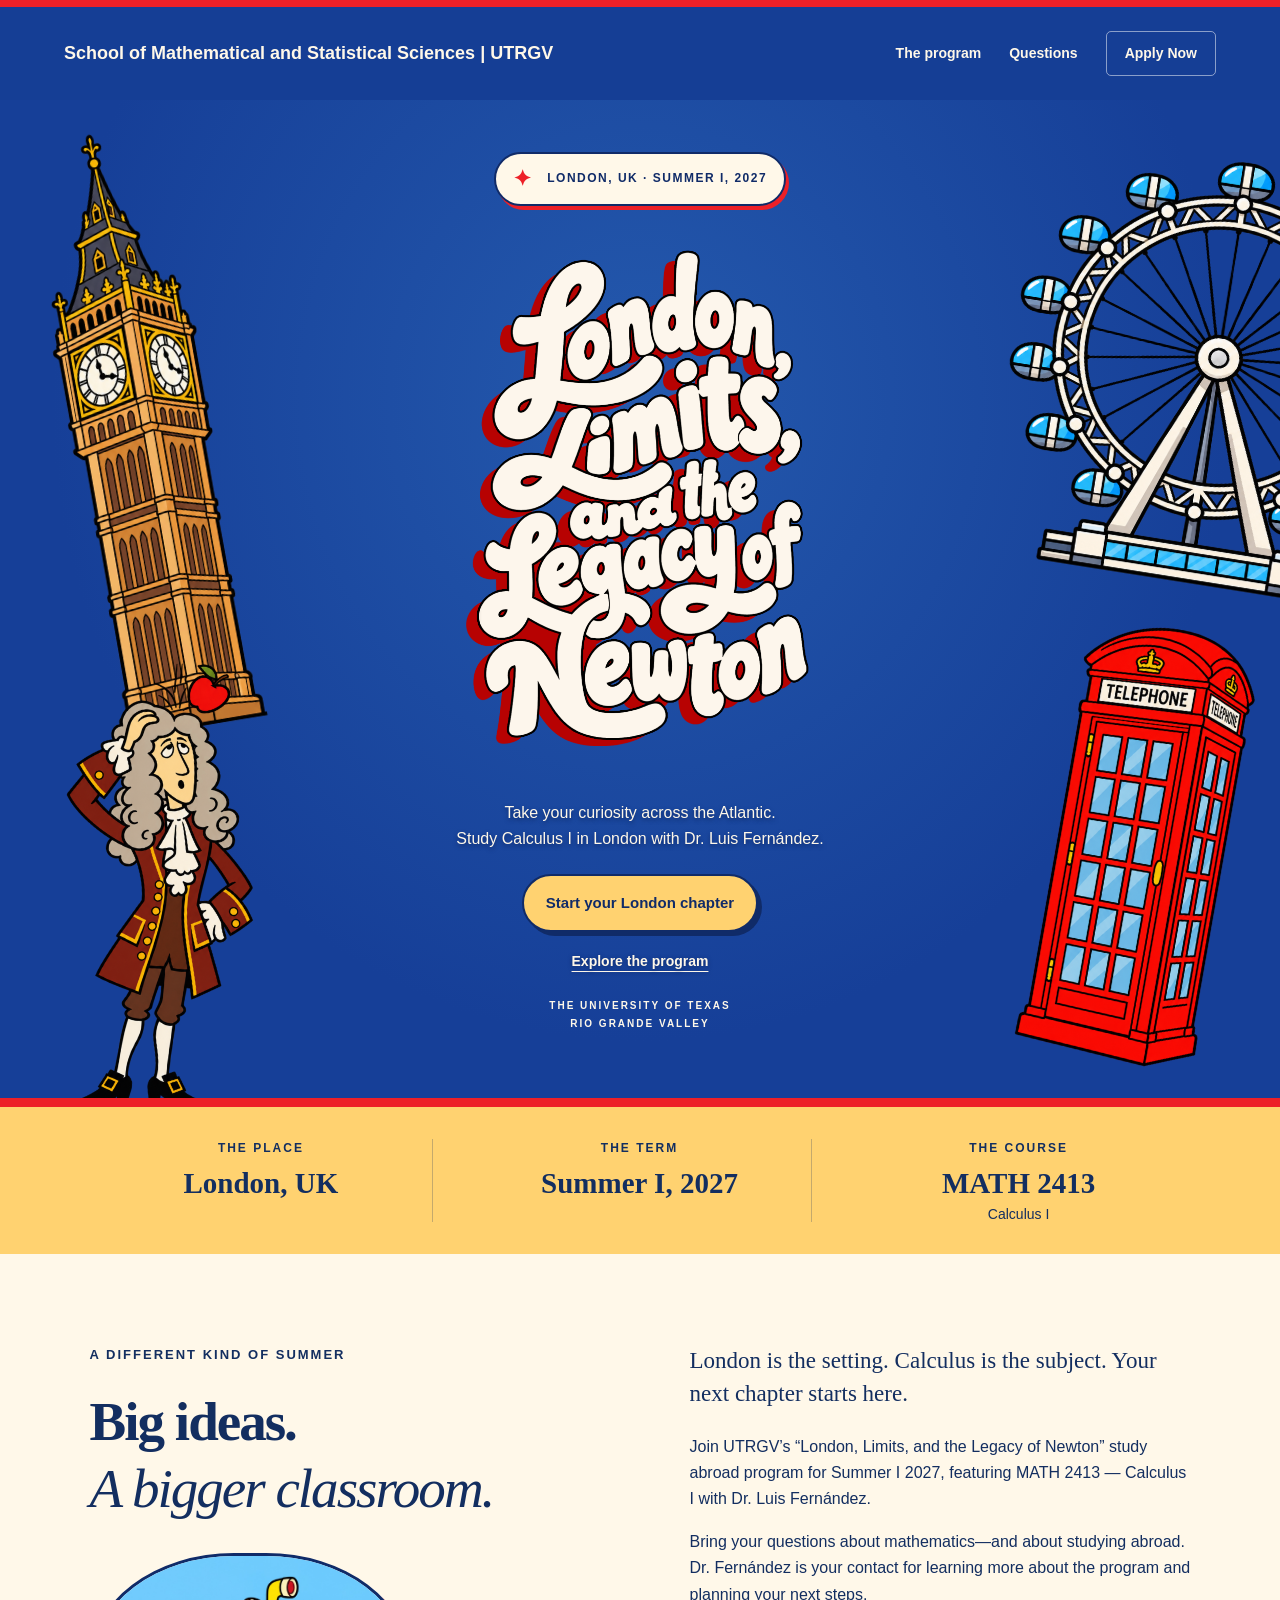
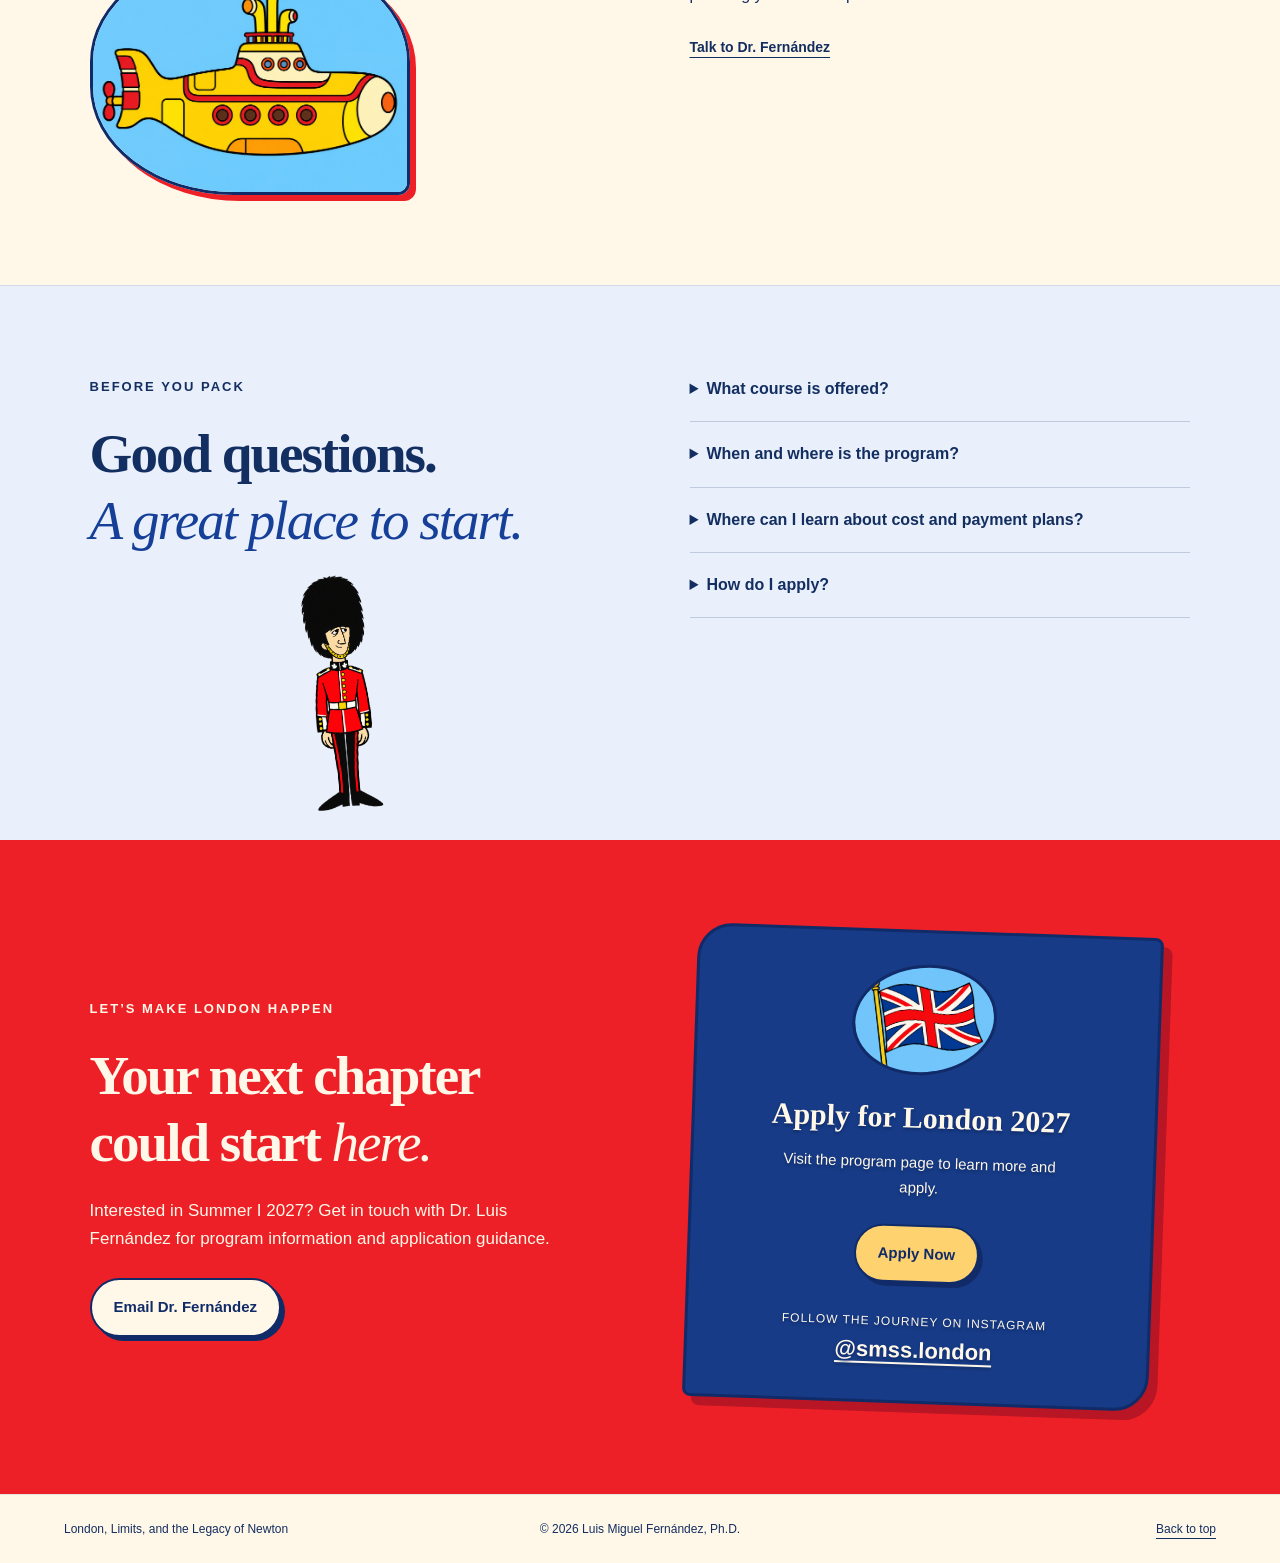
==== index.html @ a597f6f3 "Add files via upload" ====
<!doctype html>
<html lang="en">
<head>
  <meta charset="utf-8">
  <meta name="viewport" content="width=device-width, initial-scale=1">
  <meta name="theme-color" content="#163f98">
  <meta name="description" content="London, Limits, and the Legacy of Newton. Study abroad with UTRGV in London, UK during Summer I 2027. MATH 2413 — Calculus I with Dr. Luis Fernández.">
  <title>London, Limits, and the Legacy of Newton | Summer 2027</title>
  <link rel="icon" href="data:image/svg+xml,%3Csvg xmlns='http://www.w3.org/2000/svg' viewBox='0 0 32 32'%3E%3Crect width='32' height='32' rx='6' fill='%23163f98'/%3E%3Ctext x='16' y='24' text-anchor='middle' font-family='Georgia' font-size='26' fill='%23ffd270'%3E∫%3C/text%3E%3C/svg%3E">
  <link rel="preload" as="image" href="assets/program-logo.png">
  <link rel="stylesheet" href="styles.css">
  <script>
    if ('scrollRestoration' in history) history.scrollRestoration = 'manual';
    window.addEventListener('pageshow', function () {
      if (!location.hash || location.hash === '#home') {
        window.scrollTo({top: 0, left: 0, behavior: 'instant'});
      }
    });
  </script>
</head>
<body id="home">
  <a class="skip" href="#main">Skip to content</a>
  <header class="header">
    <a class="brand" href="#home">School of Mathematical and Statistical Sciences | UTRGV</a>
    <nav aria-label="Main navigation"><a href="#program">The program</a><a href="#questions">Questions</a><a class="nav-cta" href="#apply">Apply Now</a></nav>
  </header>
  <main id="main">
    <section class="hero" aria-labelledby="title">
      <div class="hero-illustrations" aria-hidden="true">
        <img class="hero-ben" src="assets/big-ben.png" alt="" width="1086" height="1448">
        <img class="hero-newton" src="assets/newton.png" alt="" width="1086" height="1448">
        <img class="hero-eye" src="assets/london-eye.png" alt="" width="1305" height="1205">
        <img class="hero-phone" src="assets/telephone.png" alt="" width="1086" height="1448">
      </div>
      <div class="hero-copy">
        <p class="eyebrow"><span class="mini-star" aria-hidden="true">✦</span> LONDON, UK · SUMMER I, 2027</p>
        <h1 id="title"><img class="program-logo" src="assets/program-logo.png" alt="London, Limits, and the Legacy of Newton" width="754" height="1057" fetchpriority="high"></h1>
        <p class="intro">Take your curiosity across the Atlantic.<br>Study Calculus I in London with Dr. Luis Fernández.</p>
        <div class="actions"><a class="button gold" href="#apply">Start your London chapter</a><a class="text-link" href="#program">Explore the program</a></div>
        <p class="university">THE UNIVERSITY OF TEXAS<br>RIO GRANDE VALLEY</p>
      </div>

    </section>
    <section class="facts" aria-label="Program at a glance"><div><span>THE PLACE</span><strong>London, UK</strong></div><div><span>THE TERM</span><strong>Summer I, 2027</strong></div><div><span>THE COURSE</span><strong>MATH 2413 <small>Calculus I</small></strong></div></section>
    <section class="program section" id="program" aria-labelledby="program-title">
      <div><p class="eyebrow">A DIFFERENT KIND OF SUMMER</p><h2 id="program-title">Big ideas.<br><em>A bigger classroom.</em></h2><div class="program-art" aria-hidden="true"><img src="assets/submarine.jpeg" alt="" width="1448" height="1086" loading="lazy"></div></div>
      <div class="program-copy"><p class="lead">London is the setting. Calculus is the subject. Your next chapter starts here.</p><p>Join UTRGV’s “London, Limits, and the Legacy of Newton” study abroad program for Summer I 2027, featuring MATH 2413 — Calculus I with Dr. Luis Fernández.</p><p>Bring your questions about mathematics—and about studying abroad. Dr. Fernández is your contact for learning more about the program and planning your next steps.</p><a class="text-link dark" href="mailto:luis.fernandez01@utrgv.edu?subject=London%20Summer%202027%20Study%20Abroad">Talk to Dr. Fernández</a></div>
    </section>
    <section class="questions section" id="questions" aria-labelledby="questions-title"><div><p class="eyebrow">BEFORE YOU PACK</p><h2 id="questions-title">Good questions.<br><em>A great place to start.</em></h2><img class="questions-guard" src="assets/guard.png" alt="" width="1082" height="1453" loading="lazy"></div><div class="faq">
      <details><summary>What course is offered?</summary><p>The program features MATH 2413 — Calculus I. Contact your academic advisor to discuss prerequisites and how the course fits your degree plan.</p></details>
      <details><summary>When and where is the program?</summary><p>London, UK, during Summer I 2027. Exact travel dates and additional program schedule details are TBA.</p></details>
      <details><summary>Where can I learn about cost and payment plans?</summary><p>Contact the UTRGV Study Abroad Office at <a href="mailto:education.abroad@utrgv.edu">education.abroad@utrgv.edu</a> for questions about program costs, payment plans, and other financial matters.</p></details>
      <details><summary>How do I apply?</summary><p>Visit the <a href="https://utrgv.via-trm.com/program_brochure/39034" target="_blank" rel="noopener">program application page</a> to apply.</p></details>
    </div></section>
    <section class="apply section" id="apply" aria-labelledby="apply-title"><div><p class="eyebrow">LET’S MAKE LONDON HAPPEN</p><h2 id="apply-title">Your next chapter<br>could start <em>here.</em></h2><p>Interested in Summer I 2027? Get in touch with Dr. Luis Fernández for program information and application guidance.</p><a class="button cream" href="mailto:luis.fernandez01@utrgv.edu?subject=London%20Summer%202027%20Study%20Abroad&body=Hello%20Dr.%20Fern%C3%A1ndez%2C%0A%0AI%20am%20interested%20in%20the%20London%20Summer%20I%202027%20study%20abroad%20program.%20Could%20you%20share%20more%20information%20and%20the%20application%20steps%3F%0A%0AThank%20you!">Email Dr. Fernández</a></div><aside class="apply-card"><img class="card-flag" src="assets/flag.jpeg" alt="Illustrated Union Jack" width="1448" height="1086" loading="lazy"><h3>Apply for London 2027</h3><p>Visit the program page to learn more and apply.</p><a class="button gold" href="https://utrgv.via-trm.com/program_brochure/39034" target="_blank" rel="noopener">Apply Now</a><p class="social-note">Follow the journey on Instagram</p><a class="social" href="https://www.instagram.com/smss.london/" target="_blank" rel="noopener">@smss.london</a></aside></section>
  </main>
  <footer><p class="footer-title">London, Limits, and the Legacy of Newton</p><p class="copyright">© 2026 Luis Miguel Fernández, Ph.D.</p><a href="#home">Back to top</a></footer>
</body>
</html>
---- styles.css ----
:root{--blue:#163f98;--navy:#102b68;--cream:#fff8e9;--gold:#ffd270;--red:#ed2027;--ink:#132e60}*{box-sizing:border-box}html{scroll-behavior:smooth;scroll-padding-top:30px}body{margin:0;background:var(--cream);color:var(--ink);font-family:Arial,Helvetica,sans-serif;font-size:17px;line-height:1.65}a{color:inherit;text-underline-offset:5px}a:focus-visible,summary:focus-visible{outline:3px solid var(--gold);outline-offset:6px}.skip{position:fixed;top:-100px;left:12px;background:var(--gold);padding:12px;z-index:10}.skip:focus{top:10px}.header{padding:24px 5%;display:flex;align-items:center;justify-content:space-between;background:var(--blue);color:var(--cream);border-bottom:1px solid #ffffff30}.brand{text-decoration:none;display:flex;align-items:center;gap:24px}.brand strong{font-size:29px;letter-spacing:-1px}.brand-dot{color:var(--gold);margin-left:7px}.brand>span{font-size:12px;letter-spacing:2px;font-weight:700}nav{display:flex;gap:28px;align-items:center;font-size:14px;font-weight:700}nav a{text-decoration:none}.nav-cta{padding:10px 18px;border:1px solid #ffffff80;border-radius:5px}.hero{background:var(--blue);color:var(--cream);padding:65px 7% 70px;display:grid;grid-template-columns:1.1fr 1fr;gap:7%;overflow:hidden}.eyebrow{font-size:13px;letter-spacing:2px;font-weight:800;margin:0 0 27px}.mini-star{color:var(--gold);font-size:22px;vertical-align:middle;margin-right:10px}h1,h2{font-family:Georgia,'Times New Roman',serif;letter-spacing:-3px;font-weight:700;line-height:.98;margin:0}h1{font-size:clamp(65px,7.2vw,110px)}h1 em{color:var(--gold)}h1 em,h2 em{font-weight:400}.title-small{display:block;font-size:.69em;line-height:1.1;margin-top:10px}.newton{text-decoration:underline;text-decoration-color:var(--red);text-decoration-thickness:6px;text-underline-offset:8px}.intro{font-size:18px;line-height:1.7;margin:32px 0}.actions{display:flex;align-items:center;gap:24px;flex-wrap:wrap}.button{display:inline-flex;align-items:center;justify-content:center;border-radius:5px;padding:16px 22px;font-size:15px;font-weight:800;line-height:1.5;text-decoration:none;transition:transform .2s,box-shadow .2s}.button:hover{transform:translateY(-3px);box-shadow:0 5px 0 #0003}.gold{background:var(--gold);color:var(--navy)}.cream{background:var(--cream);color:var(--navy)}.text-link{font-size:14px;font-weight:700}.university{font-size:11px;letter-spacing:2.5px;font-weight:700;margin:40px 0 0;color:#d9e2fa;line-height:1.8}.facts{display:grid;grid-template-columns:repeat(3,1fr);background:var(--gold);padding:32px 7%;gap:35px}.facts>div{border-right:1px solid #132e6040}.facts>div:last-child{border:0}.facts span{display:block;font-size:11px;letter-spacing:2px;font-weight:800;margin-bottom:7px}.facts strong{font-family:Georgia,serif;font-size:29px;line-height:1.2}.facts small{font:14px Arial,sans-serif;display:block;margin-top:4px}.section{padding:90px 7%;display:grid;grid-template-columns:1fr 1fr;gap:9%}h2{font-size:clamp(38px,4.3vw,64px);line-height:1.08;letter-spacing:-2px}h2 em{display:inline-block;margin-top:7px}.program-copy p:first-child{margin-top:0}.program-copy p{font-size:16px}.program-copy .lead{font-size:23px;line-height:1.45;font-family:Georgia,serif}.dark{display:inline-block;margin-top:12px}.questions{background:#eeeede;border-top:1px solid #132e601c}.faq details{border-bottom:1px solid #132e6030;padding:19px 0}.faq details:first-child{padding-top:0}summary{cursor:pointer;font-weight:700;padding-right:12px;font-size:16px}.faq p{font-size:15px;line-height:1.7;margin:14px 0 3px}.apply{background:var(--red);color:var(--cream);align-items:center}.apply>div>p:not(.eyebrow){max-width:500px;margin:25px 0}.email{display:block;font-size:14px;margin-top:15px;overflow-wrap:anywhere}.apply-card{background:var(--navy);padding:32px 38px;text-align:center;border-radius:6px;transform:rotate(2deg)}.asterisk{font-size:65px;line-height:1.2;color:var(--gold)}.apply-card h3{font-family:Georgia,serif;font-size:30px;line-height:1.2;margin:15px 0}.apply-card p{font-size:15px;margin:15px auto 24px;max-width:280px}.apply-card .social-note{margin:30px 0 0;font-size:12px;letter-spacing:1px;text-transform:uppercase}.social{font-size:22px;font-weight:700}footer{padding:30px 7%;display:flex;align-items:center;justify-content:space-between;gap:20px;font-size:12px}footer>span{letter-spacing:1px;font-weight:800}footer p{margin:0}footer a{white-space:nowrap}@media(min-width:1600px){.hero,.section,.facts{padding-left:max(7%,calc((100vw - 1400px)/2));padding-right:max(7%,calc((100vw - 1400px)/2))}}@media(max-width:900px){.brand>span{display:none}.hero{gap:6%;padding:45px 6% 60px}.hero h1{font-size:72px}.intro{font-size:16px}.section{gap:6%;padding:65px 6%}.poster-wrap{align-self:center}.facts strong{font-size:23px}.apply-card{padding:25px}}@media(max-width:640px){.header{padding:17px 6%}.brand strong{font-size:24px}nav{gap:16px}nav a:not(.nav-cta){display:none}.hero{grid-template-columns:1fr;gap:45px;padding-top:35px}.hero h1{font-size:clamp(62px,15vw,86px)}.eyebrow{font-size:11px;letter-spacing:1.4px}.hero-copy{max-width:440px}.university{margin-top:25px}.poster-wrap{width:85%;max-width:360px}.facts{grid-template-columns:1fr;gap:18px;padding:30px 7%}.facts>div{border-right:0;border-bottom:1px solid #132e6030;padding-bottom:18px;display:grid;grid-template-columns:1fr 1.3fr;align-items:center;gap:16px}.facts>div:last-child{padding-bottom:0}.facts span{margin:0}.facts strong{font-size:22px}.section{grid-template-columns:1fr;gap:30px;padding:55px 7%}h2{font-size:43px}.apply-card{transform:none;margin-top:5px}.email{font-size:13px}footer{flex-wrap:wrap;gap:10px}footer p{width:100%;order:3;font-size:11px}}@media(prefers-reduced-motion:reduce){html{scroll-behavior:auto}.button{transition:none}}

/* The poster becomes the visual environment, with accessible live type. */
.header{background:#153e95;border-bottom:0;border-top:7px solid var(--red)}
.hero{position:relative;isolation:isolate;display:flex;justify-content:center;text-align:center;min-height:800px;padding:52px 20% 65px;background:#174298 none center center / cover no-repeat;border-bottom:9px solid var(--red)}
.hero-copy{width:100%;max-width:740px;position:relative;z-index:1}
.hero .eyebrow{display:inline-block;background:var(--cream);color:var(--navy);padding:7px 17px;border:2px solid var(--navy);border-radius:30px;box-shadow:3px 4px 0 var(--red);letter-spacing:1.5px;margin-bottom:25px;font-size:12px}
.hero .mini-star{color:var(--red)}
.hero h1{font-family:Georgia,'Times New Roman',serif;font-size:clamp(72px,7.9vw,122px);font-weight:900;letter-spacing:-5px;line-height:.95;text-shadow:3px 4px 0 #142554,7px 9px 0 #c91f2b}
.headline-london,.hero h1 em,.hero .newton{display:block}
.hero h1 em{font-weight:700;color:var(--cream)}
.hero .title-small{font-size:.32em;letter-spacing:-1px;line-height:1.4;margin:8px 0 5px;color:var(--gold);text-shadow:2px 3px 0 #142554}
.hero .newton{text-decoration:none;color:var(--cream)}
.hero .intro{font-size:17px;line-height:1.6;margin:29px auto 22px;max-width:470px;text-shadow:0 2px 4px #102b68}
.hero .actions{justify-content:center;gap:18px}
.hero .text-link{display:block;width:100%;text-shadow:0 1px 4px #102b68}
.hero .university{margin-top:24px;font-size:10px;color:var(--cream);letter-spacing:2px}
.button{border:2px solid var(--navy);border-radius:30px;box-shadow:4px 4px 0 var(--navy)}
.button:hover{box-shadow:5px 7px 0 var(--navy)}
.facts{position:relative;text-align:center;background:var(--gold)}
.facts strong{font-weight:900}.facts span{font-size:12px}
.program{position:relative;overflow:hidden}.program-art{height:155px;max-width:340px;margin-top:25px;background:none left bottom / 590px auto no-repeat;border-radius:90px 90px 90px 12px;border:3px solid var(--navy);box-shadow:6px 6px 0 var(--red)}
.questions{background:#e9effb}.questions h2 em{color:var(--blue)}
.apply-card{border:3px solid var(--navy);box-shadow:9px 9px 0 #b81624;border-radius:35px 8px 35px 8px;background:#173b86 none center center / auto 160% no-repeat}
.apply-card>p,.apply-card>h3,.apply-card>.social{ text-shadow:0 2px 3px var(--navy)}
@media(min-width:1600px){.hero{padding-left:25%;padding-right:25%;min-height:880px}}
@media(max-width:900px){.hero{padding:44px 18% 50px;min-height:760px}.hero h1{font-size:88px}.hero .eyebrow{font-size:11px;letter-spacing:.5px}.hero .intro{font-size:16px}.hero .button{padding:13px 18px;font-size:14px}.hero .university{letter-spacing:1px}.program-art{max-width:270px}}
@media(max-width:640px){.hero{padding:36px 7% 160px;min-height:820px;background-size:auto 100%;background-position:center}.hero::before{content:'';position:absolute;inset:0;z-index:-1;background:linear-gradient(180deg,#173e9580 0%,#173e95dd 38%,#173e95e8 74%,#173e9500 100%)}.hero-copy{max-width:420px}.hero h1{font-size:clamp(67px,17vw,95px);letter-spacing:-3px}.hero .eyebrow{padding:6px 10px;font-size:10px}.hero .intro{max-width:300px}.hero .university{font-size:10px}.facts{text-align:left}.program-art{height:125px;max-width:280px;margin-top:28px}.apply-card{background-size:auto 170%}}
.hero{background-size:100% 100%}
@media(max-width:640px){.hero{background-size:100% auto;background-position:center bottom}.hero::before{background:linear-gradient(180deg,#173e9500 65%,#173e9530 78%,#173e9500 100%)}}

/* Original supplied illustrations: positioned independently, never redrawn. */
.hero{background:radial-gradient(ellipse at 50% 30%,#2459ad 0%,#163f98 65%);min-height:810px;padding-left:25%;padding-right:25%}
.hero-illustrations{position:absolute;inset:0;z-index:0;pointer-events:none;overflow:hidden}
.hero-illustrations img{position:absolute;object-fit:contain;height:auto;max-width:none}
.hero-ben{width:36%;left:-7%;top:25px;transform:rotate(-10deg)}
.hero-newton{width:27%;left:-1%;bottom:-20px;transform:rotate(5deg)}
.hero-eye{width:36%;right:-13%;top:60px;transform:rotate(9deg)}
.hero-phone{width:28%;right:-3%;bottom:10px;transform:rotate(10deg)}
.hero .eyebrow{white-space:normal}.hero .intro{font-size:16px}
.program-art{background:none;height:auto;max-width:320px;border-radius:45% 45% 12px 45%;overflow:hidden;margin-top:35px}
.program-art img{display:block;width:100%;height:auto}
.questions{overflow:hidden}.questions-guard{display:block;height:240px;width:auto;margin:25px auto -65px;object-fit:contain;transform:rotate(-5deg)}
.apply-card{position:relative;background:#173b86;isolation:isolate;margin-right:35px;padding-right:45px}
.card-flag{display:block;width:145px;height:auto;margin:0 auto 25px;border:3px solid var(--navy);border-radius:50%;transform:rotate(-8deg)}

@media(min-width:1600px){.hero{min-height:880px}.hero-ben{width:30%;left:-3%}.hero-newton{width:23%;left:2%}.hero-phone{width:23%;right:0}}
@media(max-width:1000px){.hero{padding-left:22%;padding-right:22%}.hero h1{font-size:clamp(65px,9vw,90px)}.hero-ben{width:40%;left:-12%;top:90px}.hero-newton{width:30%;left:-4%}.hero-phone{width:32%;right:-5%}.hero-eye{top:100px}.apply-card{margin-right:15px;padding:25px}}
@media(max-width:640px){.hero{padding:35px 7% 270px;min-height:940px;background:radial-gradient(ellipse at 50% 25%,#2459ad,#163f98 70%)}.hero::before{display:none}.hero h1{font-size:clamp(67px,17vw,95px)}.hero-illustrations .hero-ben{width:190px;left:-46px;top:auto;bottom:-5px;transform:rotate(-8deg)}.hero-illustrations .hero-newton{width:155px;left:60px;bottom:-12px}.hero-illustrations .hero-eye{width:215px;right:-56px;top:auto;bottom:20px}.hero-illustrations .hero-phone{width:142px;right:34px;bottom:-18px}.program-art{max-width:260px}.questions-guard{height:180px;margin:20px 0 -20px auto}.apply-card{margin-right:25px;padding:25px 35px 30px 20px}.card-flag{width:120px}}

/* School identity remains readable at every viewport width. */
.header{gap:28px}.brand{display:block;max-width:620px;font-size:18px;font-weight:700;line-height:1.4;letter-spacing:0}.header nav{flex-shrink:0}
@media(max-width:900px){.brand{font-size:16px}.header{gap:20px}.header nav{gap:16px}}
@media(max-width:640px){.brand{font-size:14px;max-width:calc(100% - 120px)}.header{gap:16px}.header .nav-cta{padding:9px 12px}}

/* Supplied program logo replaces the typeset hero title. */
.hero h1{font-size:inherit;line-height:1;letter-spacing:0;text-shadow:none}
.program-logo{display:block;width:auto;height:auto;max-width:100%;max-height:540px;margin:0 auto;object-fit:contain}
@media(max-width:900px){.hero h1{font-size:inherit}.program-logo{max-height:490px}}
@media(max-width:640px){.hero h1{font-size:inherit}.program-logo{max-height:460px;max-width:90%}.hero{min-height:0;padding-bottom:270px}}

.apply-card .social-note{width:100%;max-width:none;margin:30px auto 0;text-align:center}
footer{flex-wrap:wrap}footer .copyright{flex-basis:100%;width:100%;text-align:center;margin:6px 0 0;font-size:12px;order:4}

/* Compact, single-row footer. */
footer{display:flex;flex-wrap:nowrap;justify-content:space-between;align-items:center;gap:20px;padding:25px 5%;border-top:1px solid #132e6018;font-size:12px;line-height:1.5}
footer>span{flex:0 0 auto;font-size:11px;letter-spacing:1px;white-space:nowrap}
footer .footer-title{width:auto;order:0;margin:0;font-size:12px;text-align:center}
footer .copyright{flex:0 0 auto;flex-basis:auto;width:auto;order:0;margin:0;font-size:12px;text-align:center;white-space:nowrap}
footer>a{flex:0 0 auto;font-size:12px}
@media(max-width:1000px){footer{gap:14px;padding:22px 4%}footer .footer-title{display:none}}
@media(max-width:640px){footer{gap:10px;padding:20px 4%}footer>span{font-size:10px;letter-spacing:0}footer .copyright{font-size:10px}footer>a{display:none}}
@media(max-width:360px){footer>span{max-width:75px;white-space:normal}footer .copyright{font-size:10px}}

/* Three evenly distributed footer items. */
footer{display:grid;grid-template-columns:1fr 1fr auto;gap:24px;align-items:center}
footer .footer-title{display:block;text-align:left}
footer .copyright{text-align:center}
footer>a{display:block;text-align:right}
@media(max-width:640px){footer{grid-template-columns:1fr 1fr auto;gap:12px;padding:18px 4%}footer .footer-title,footer .copyright,footer>a{font-size:11px}footer .copyright{white-space:normal}footer>a{white-space:normal}}

/* Equal side columns keep copyright centered on the page itself. */
footer{grid-template-columns:minmax(0,1fr) auto minmax(0,1fr)}
footer .copyright{justify-self:center}
footer>a{justify-self:end}
@media(max-width:640px){footer{grid-template-columns:minmax(0,1fr) minmax(0,1fr) minmax(0,1fr)}footer .copyright{white-space:normal}}
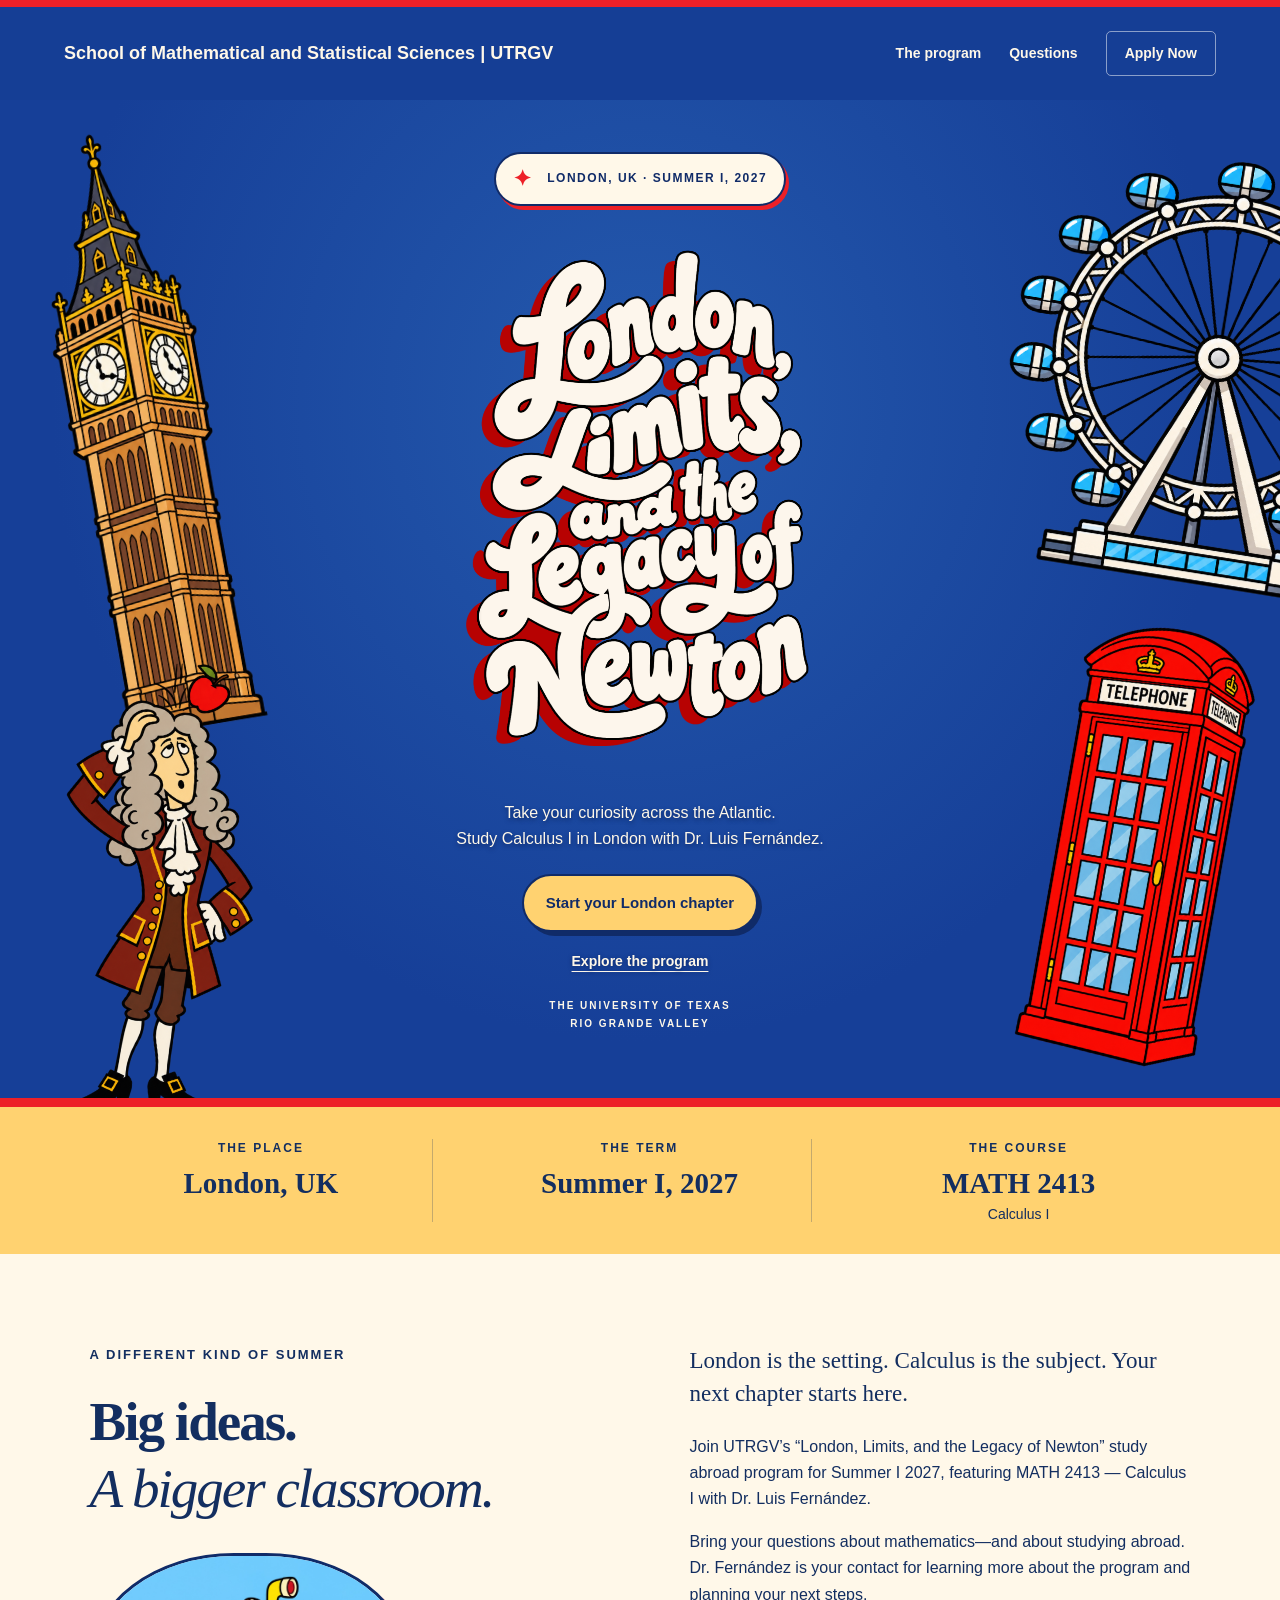
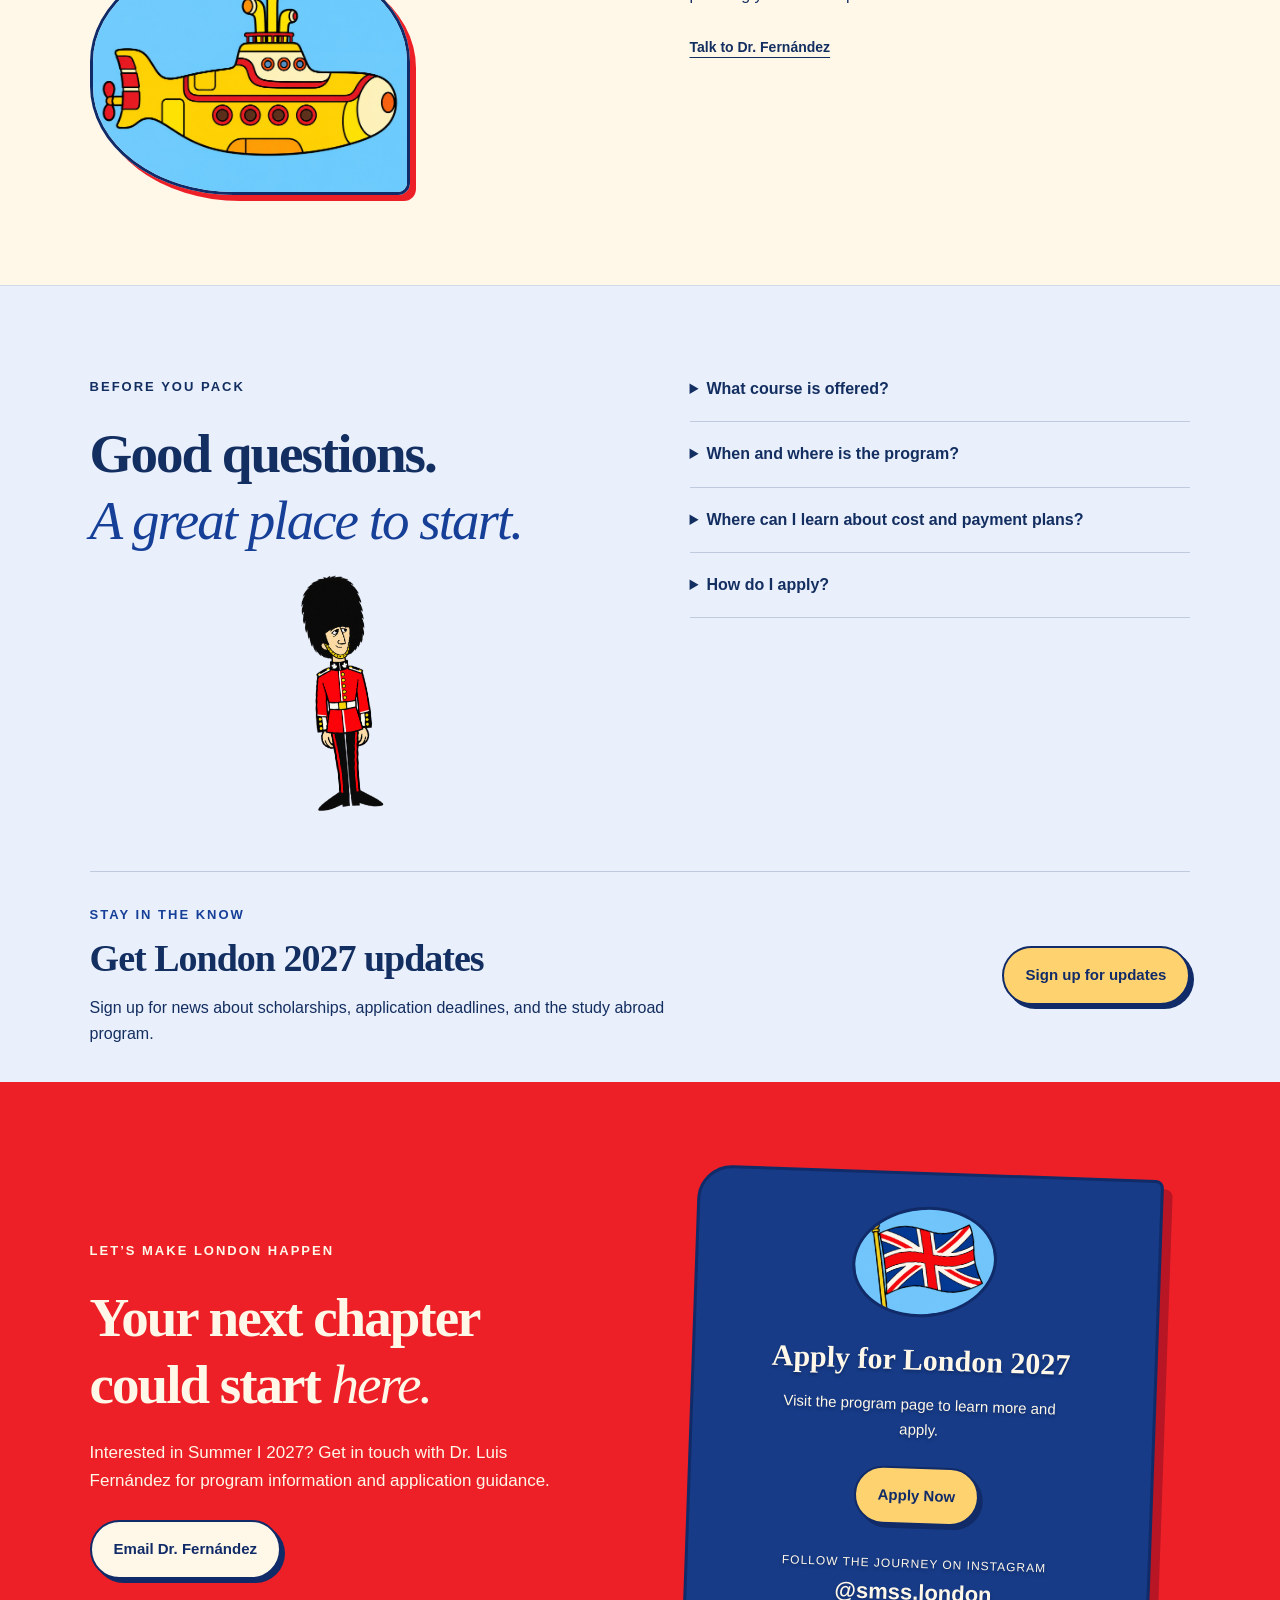
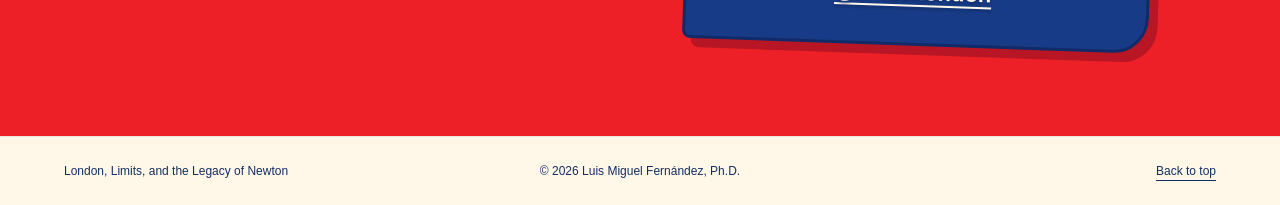
==== commit 7844327c: "Add files via upload" ====
--- a/index.html
+++ b/index.html
@@ -51,8 +51,14 @@
       <details><summary>When and where is the program?</summary><p>London, UK, during Summer I 2027. Exact travel dates and additional program schedule details are TBA.</p></details>
       <details><summary>Where can I learn about cost and payment plans?</summary><p>Contact the UTRGV Study Abroad Office at <a href="mailto:education.abroad@utrgv.edu">education.abroad@utrgv.edu</a> for questions about program costs, payment plans, and other financial matters.</p></details>
       <details><summary>How do I apply?</summary><p>Visit the <a href="https://utrgv.via-trm.com/program_brochure/39034" target="_blank" rel="noopener">program application page</a> to apply.</p></details>
-    </div></section>
+    </div>
+    <section class="newsletter" id="updates" aria-labelledby="updates-title">
+      <div><p class="eyebrow">STAY IN THE KNOW</p><h3 id="updates-title">Get London 2027 updates</h3><p>Sign up for news about scholarships, application deadlines, and the study abroad program.</p></div>
+      <div class="newsletter-action"><a class="button gold" href="https://forms.cloud.microsoft/Pages/ResponsePage.aspx?id=pjYEmd-HHEmRJJr6kfiIJ6marhJIAa9LjxDqfT4EvO9UOVFBWEpWVDI2WkczNENCWFVXODhLODBBSS4u" target="_blank" rel="noopener">Sign up for updates</a></div>
+    </section>
+    </section>
     <section class="apply section" id="apply" aria-labelledby="apply-title"><div><p class="eyebrow">LET’S MAKE LONDON HAPPEN</p><h2 id="apply-title">Your next chapter<br>could start <em>here.</em></h2><p>Interested in Summer I 2027? Get in touch with Dr. Luis Fernández for program information and application guidance.</p><a class="button cream" href="mailto:luis.fernandez01@utrgv.edu?subject=London%20Summer%202027%20Study%20Abroad&body=Hello%20Dr.%20Fern%C3%A1ndez%2C%0A%0AI%20am%20interested%20in%20the%20London%20Summer%20I%202027%20study%20abroad%20program.%20Could%20you%20share%20more%20information%20and%20the%20application%20steps%3F%0A%0AThank%20you!">Email Dr. Fernández</a></div><aside class="apply-card"><img class="card-flag" src="assets/flag.jpeg" alt="Illustrated Union Jack" width="1448" height="1086" loading="lazy"><h3>Apply for London 2027</h3><p>Visit the program page to learn more and apply.</p><a class="button gold" href="https://utrgv.via-trm.com/program_brochure/39034" target="_blank" rel="noopener">Apply Now</a><p class="social-note">Follow the journey on Instagram</p><a class="social" href="https://www.instagram.com/smss.london/" target="_blank" rel="noopener">@smss.london</a></aside></section>
+
   </main>
   <footer><p class="footer-title">London, Limits, and the Legacy of Newton</p><p class="copyright">© 2026 Luis Miguel Fernández, Ph.D.</p><a href="#home">Back to top</a></footer>
 </body>
--- a/styles.css
+++ b/styles.css
@@ -84,3 +84,18 @@
 footer .copyright{justify-self:center}
 footer>a{justify-self:end}
 @media(max-width:640px){footer{grid-template-columns:minmax(0,1fr) minmax(0,1fr) minmax(0,1fr)}footer .copyright{white-space:normal}}
+
+.newsletter{display:grid;grid-template-columns:minmax(0,1fr) auto;align-items:center;gap:40px;padding:60px 7%;background:var(--blue);color:var(--cream)}
+.newsletter .eyebrow{color:var(--gold);margin-bottom:16px}
+.newsletter h2{font-size:clamp(32px,3.5vw,48px);letter-spacing:-1px}
+.newsletter p:not(.eyebrow){font-size:16px;max-width:600px;margin:18px 0 0}
+.newsletter-action{text-align:center}.newsletter-action p:not(.eyebrow){font-size:13px;margin-top:14px}
+@media(max-width:640px){.newsletter{grid-template-columns:1fr;gap:24px;padding:45px 7%}.newsletter-action{text-align:left}}
+
+/* Newsletter signup belongs to the questions section. */
+.questions .newsletter{grid-column:1 / -1;background:transparent;color:var(--ink);border-top:1px solid #132e6030;padding:32px 0 0;gap:30px}
+.questions .newsletter .eyebrow{color:var(--blue);margin-bottom:12px}
+.questions .newsletter h3{font-family:Georgia,'Times New Roman',serif;font-size:clamp(28px,3vw,38px);line-height:1.15;letter-spacing:-1px;margin:0}
+.questions .newsletter p:not(.eyebrow){margin-top:14px}
+.questions-guard{margin-bottom:0}
+@media(max-width:640px){.questions .newsletter{gap:22px;padding-top:28px}.questions-guard{margin-bottom:0}}
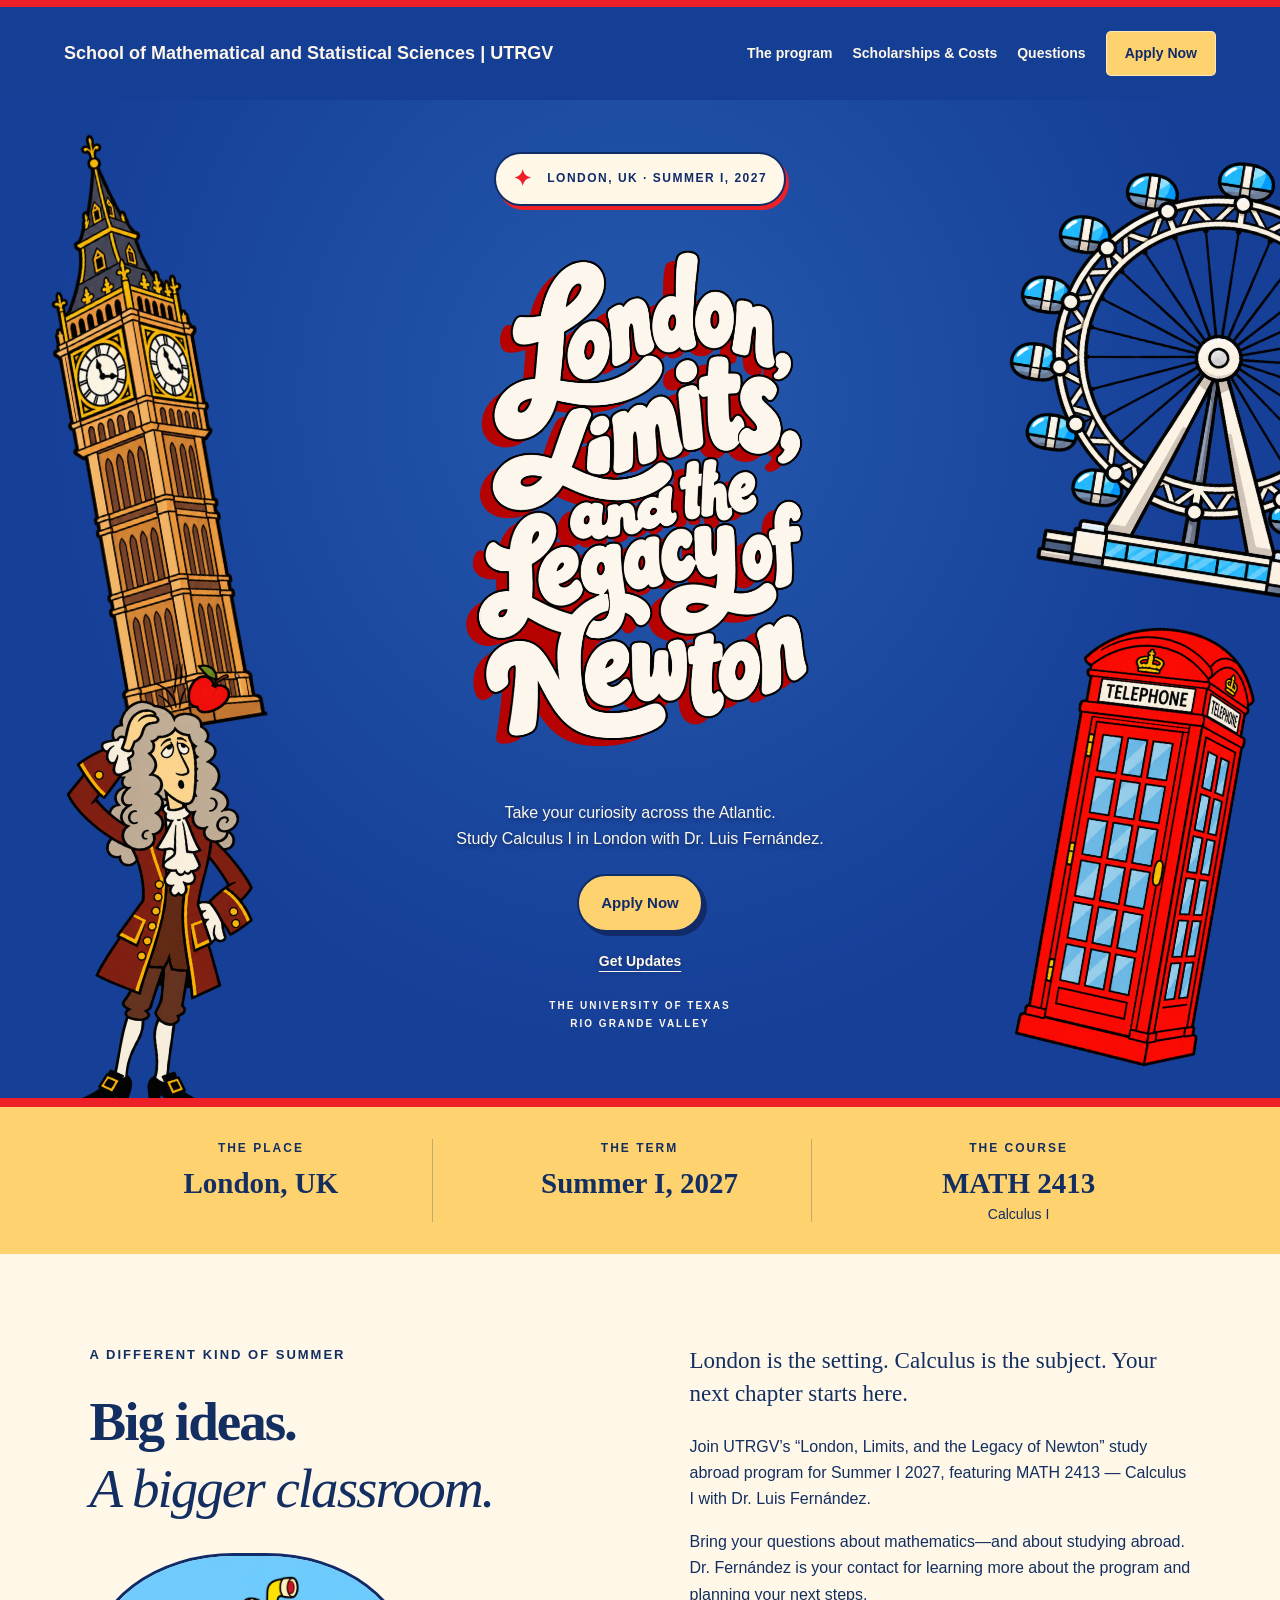
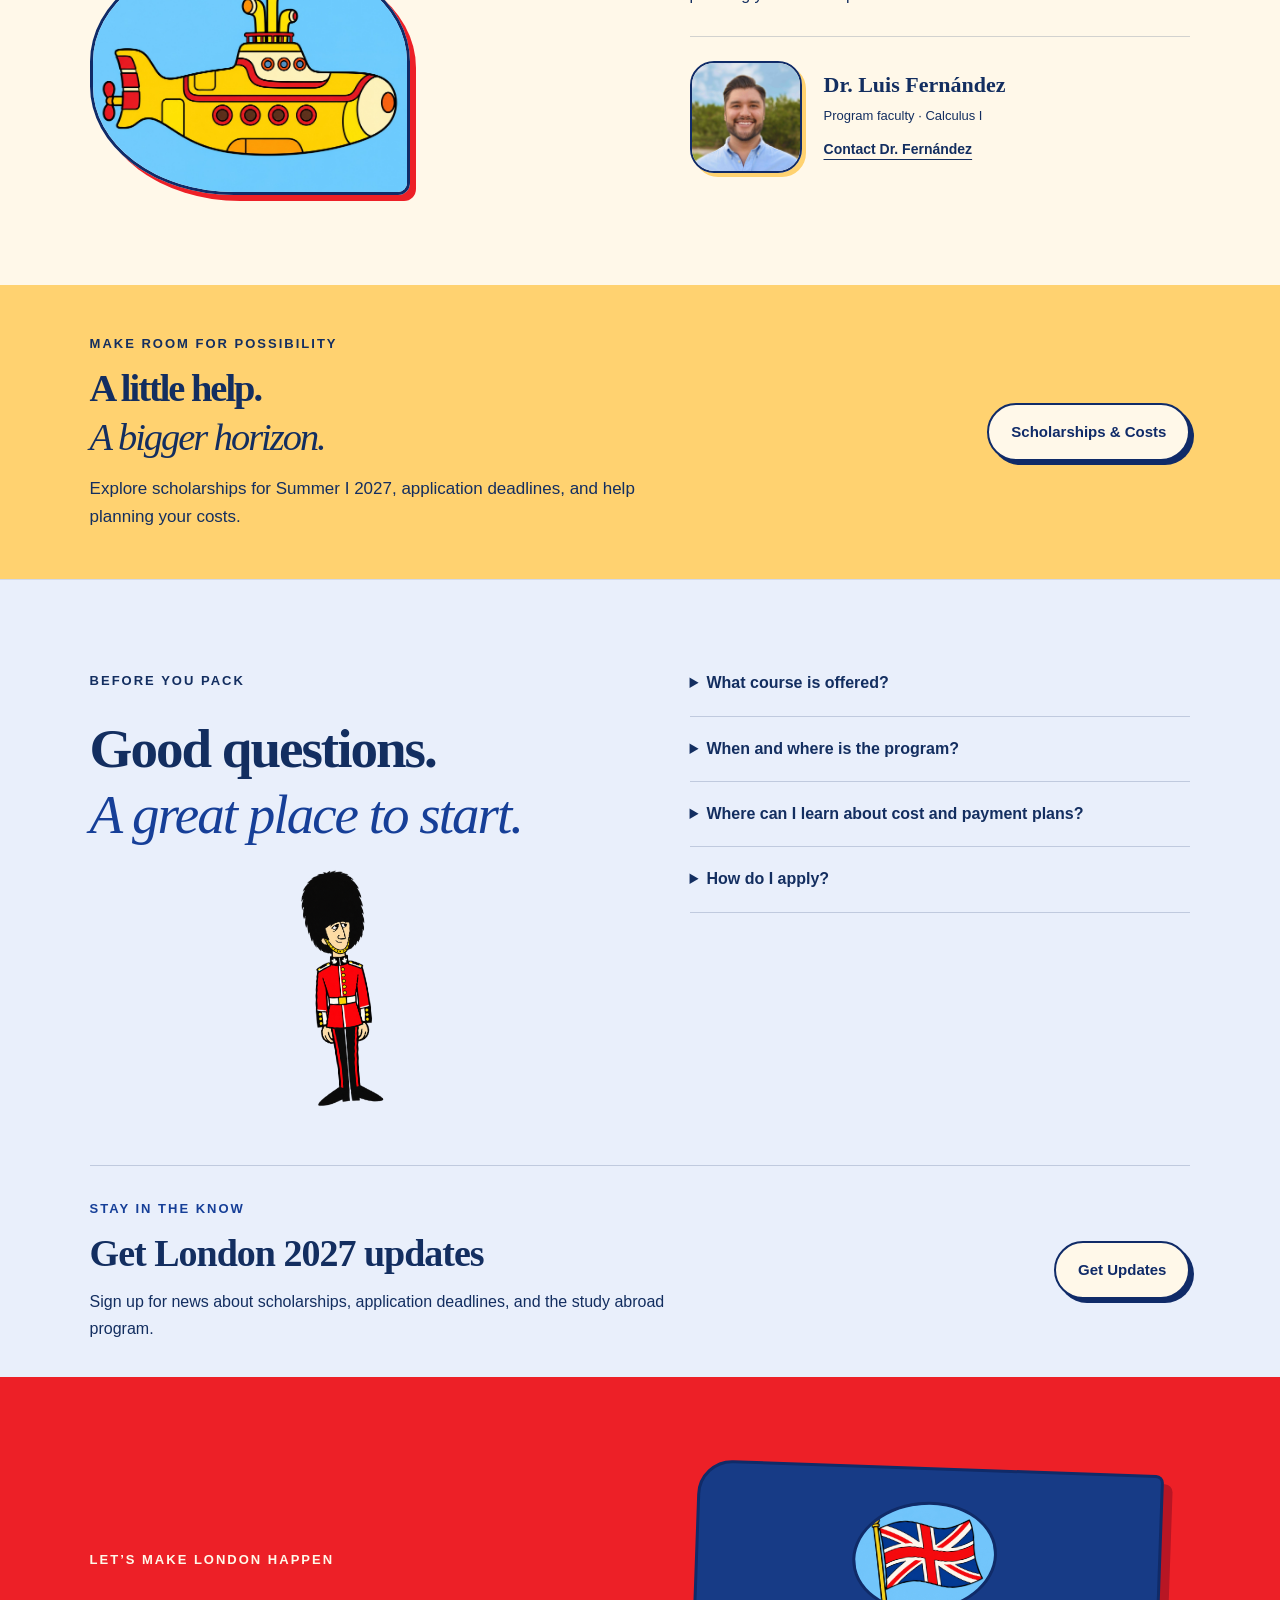
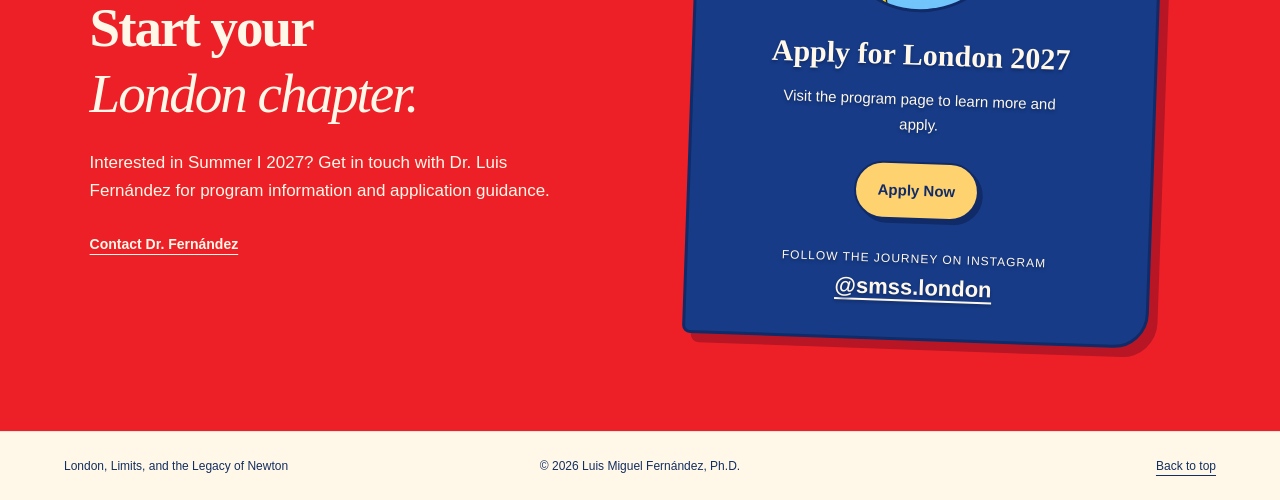
==== commit 7d2a30d6: "Add files via upload" ====
--- a/index.html
+++ b/index.html
@@ -22,7 +22,7 @@
   <a class="skip" href="#main">Skip to content</a>
   <header class="header">
     <a class="brand" href="#home">School of Mathematical and Statistical Sciences | UTRGV</a>
-    <nav aria-label="Main navigation"><a href="#program">The program</a><a href="#questions">Questions</a><a class="nav-cta" href="#apply">Apply Now</a></nav>
+    <nav aria-label="Main navigation"><a href="#program">The program</a><a href="scholarships.html">Scholarships &amp; Costs</a><a href="#questions">Questions</a><a class="nav-cta gold" href="https://utrgv.via-trm.com/program_brochure/39034" target="_blank" rel="noopener">Apply Now</a></nav>
   </header>
   <main id="main">
     <section class="hero" aria-labelledby="title">
@@ -36,7 +36,7 @@
         <p class="eyebrow"><span class="mini-star" aria-hidden="true">✦</span> LONDON, UK · SUMMER I, 2027</p>
         <h1 id="title"><img class="program-logo" src="assets/program-logo.png" alt="London, Limits, and the Legacy of Newton" width="754" height="1057" fetchpriority="high"></h1>
         <p class="intro">Take your curiosity across the Atlantic.<br>Study Calculus I in London with Dr. Luis Fernández.</p>
-        <div class="actions"><a class="button gold" href="#apply">Start your London chapter</a><a class="text-link" href="#program">Explore the program</a></div>
+        <div class="actions"><a class="button gold" href="https://utrgv.via-trm.com/program_brochure/39034" target="_blank" rel="noopener">Apply Now</a><a class="text-link" href="https://forms.cloud.microsoft/Pages/ResponsePage.aspx?id=pjYEmd-HHEmRJJr6kfiIJ6marhJIAa9LjxDqfT4EvO9UOVFBWEpWVDI2WkczNENCWFVXODhLODBBSS4u" target="_blank" rel="noopener">Get Updates</a></div>
         <p class="university">THE UNIVERSITY OF TEXAS<br>RIO GRANDE VALLEY</p>
       </div>
 
@@ -44,20 +44,27 @@
     <section class="facts" aria-label="Program at a glance"><div><span>THE PLACE</span><strong>London, UK</strong></div><div><span>THE TERM</span><strong>Summer I, 2027</strong></div><div><span>THE COURSE</span><strong>MATH 2413 <small>Calculus I</small></strong></div></section>
     <section class="program section" id="program" aria-labelledby="program-title">
       <div><p class="eyebrow">A DIFFERENT KIND OF SUMMER</p><h2 id="program-title">Big ideas.<br><em>A bigger classroom.</em></h2><div class="program-art" aria-hidden="true"><img src="assets/submarine.jpeg" alt="" width="1448" height="1086" loading="lazy"></div></div>
-      <div class="program-copy"><p class="lead">London is the setting. Calculus is the subject. Your next chapter starts here.</p><p>Join UTRGV’s “London, Limits, and the Legacy of Newton” study abroad program for Summer I 2027, featuring MATH 2413 — Calculus I with Dr. Luis Fernández.</p><p>Bring your questions about mathematics—and about studying abroad. Dr. Fernández is your contact for learning more about the program and planning your next steps.</p><a class="text-link dark" href="mailto:luis.fernandez01@utrgv.edu?subject=London%20Summer%202027%20Study%20Abroad">Talk to Dr. Fernández</a></div>
+      <div class="program-copy"><p class="lead">London is the setting. Calculus is the subject. Your next chapter starts here.</p><p>Join UTRGV’s “London, Limits, and the Legacy of Newton” study abroad program for Summer I 2027, featuring MATH 2413 — Calculus I with Dr. Luis Fernández.</p><p>Bring your questions about mathematics—and about studying abroad. Dr. Fernández is your contact for learning more about the program and planning your next steps.</p><div class="faculty-profile">
+        <img class="faculty-portrait" src="assets/dr-luis-fernandez.jpg" alt="Dr. Luis Fernández" width="3584" height="3584" loading="lazy">
+        <div><h3>Dr. Luis Fernández</h3><p class="faculty-role">Program faculty · Calculus I</p><a class="text-link" href="mailto:luis.fernandez01@utrgv.edu?subject=London%20Summer%202027%20Study%20Abroad">Contact Dr. Fernández</a></div>
+      </div></div>
+    </section>
+    <section class="funding-teaser" aria-labelledby="funding-title">
+      <div><p class="eyebrow">MAKE ROOM FOR POSSIBILITY</p><h2 id="funding-title">A little help.<br><em>A bigger horizon.</em></h2><p>Explore scholarships for Summer I 2027, application deadlines, and help planning your costs.</p></div>
+      <a class="button cream" href="scholarships.html">Scholarships &amp; Costs</a>
     </section>
     <section class="questions section" id="questions" aria-labelledby="questions-title"><div><p class="eyebrow">BEFORE YOU PACK</p><h2 id="questions-title">Good questions.<br><em>A great place to start.</em></h2><img class="questions-guard" src="assets/guard.png" alt="" width="1082" height="1453" loading="lazy"></div><div class="faq">
       <details><summary>What course is offered?</summary><p>The program features MATH 2413 — Calculus I. Contact your academic advisor to discuss prerequisites and how the course fits your degree plan.</p></details>
       <details><summary>When and where is the program?</summary><p>London, UK, during Summer I 2027. Exact travel dates and additional program schedule details are TBA.</p></details>
       <details><summary>Where can I learn about cost and payment plans?</summary><p>Contact the UTRGV Study Abroad Office at <a href="mailto:education.abroad@utrgv.edu">education.abroad@utrgv.edu</a> for questions about program costs, payment plans, and other financial matters.</p></details>
-      <details><summary>How do I apply?</summary><p>Visit the <a href="https://utrgv.via-trm.com/program_brochure/39034" target="_blank" rel="noopener">program application page</a> to apply.</p></details>
+      <details><summary>How do I apply?</summary><p><a href="https://utrgv.via-trm.com/program_brochure/39034" target="_blank" rel="noopener">Apply Now</a> through the official program application page.</p></details>
     </div>
     <section class="newsletter" id="updates" aria-labelledby="updates-title">
       <div><p class="eyebrow">STAY IN THE KNOW</p><h3 id="updates-title">Get London 2027 updates</h3><p>Sign up for news about scholarships, application deadlines, and the study abroad program.</p></div>
-      <div class="newsletter-action"><a class="button gold" href="https://forms.cloud.microsoft/Pages/ResponsePage.aspx?id=pjYEmd-HHEmRJJr6kfiIJ6marhJIAa9LjxDqfT4EvO9UOVFBWEpWVDI2WkczNENCWFVXODhLODBBSS4u" target="_blank" rel="noopener">Sign up for updates</a></div>
+      <div class="newsletter-action"><a class="button cream" href="https://forms.cloud.microsoft/Pages/ResponsePage.aspx?id=pjYEmd-HHEmRJJr6kfiIJ6marhJIAa9LjxDqfT4EvO9UOVFBWEpWVDI2WkczNENCWFVXODhLODBBSS4u" target="_blank" rel="noopener">Get Updates</a></div>
     </section>
     </section>
-    <section class="apply section" id="apply" aria-labelledby="apply-title"><div><p class="eyebrow">LET’S MAKE LONDON HAPPEN</p><h2 id="apply-title">Your next chapter<br>could start <em>here.</em></h2><p>Interested in Summer I 2027? Get in touch with Dr. Luis Fernández for program information and application guidance.</p><a class="button cream" href="mailto:luis.fernandez01@utrgv.edu?subject=London%20Summer%202027%20Study%20Abroad&body=Hello%20Dr.%20Fern%C3%A1ndez%2C%0A%0AI%20am%20interested%20in%20the%20London%20Summer%20I%202027%20study%20abroad%20program.%20Could%20you%20share%20more%20information%20and%20the%20application%20steps%3F%0A%0AThank%20you!">Email Dr. Fernández</a></div><aside class="apply-card"><img class="card-flag" src="assets/flag.jpeg" alt="Illustrated Union Jack" width="1448" height="1086" loading="lazy"><h3>Apply for London 2027</h3><p>Visit the program page to learn more and apply.</p><a class="button gold" href="https://utrgv.via-trm.com/program_brochure/39034" target="_blank" rel="noopener">Apply Now</a><p class="social-note">Follow the journey on Instagram</p><a class="social" href="https://www.instagram.com/smss.london/" target="_blank" rel="noopener">@smss.london</a></aside></section>
+    <section class="apply section" id="apply" aria-labelledby="apply-title"><div><p class="eyebrow">LET’S MAKE LONDON HAPPEN</p><h2 id="apply-title">Start your<br><em>London chapter.</em></h2><p>Interested in Summer I 2027? Get in touch with Dr. Luis Fernández for program information and application guidance.</p><a class="text-link" href="mailto:luis.fernandez01@utrgv.edu?subject=London%20Summer%202027%20Study%20Abroad&body=Hello%20Dr.%20Fern%C3%A1ndez%2C%0A%0AI%20am%20interested%20in%20the%20London%20Summer%20I%202027%20study%20abroad%20program.%20Could%20you%20share%20more%20information%20and%20the%20application%20steps%3F%0A%0AThank%20you!">Contact Dr. Fernández</a></div><aside class="apply-card"><img class="card-flag" src="assets/flag.jpeg" alt="Illustrated Union Jack" width="1448" height="1086" loading="lazy"><h3>Apply for London 2027</h3><p>Visit the program page to learn more and apply.</p><a class="button gold" href="https://utrgv.via-trm.com/program_brochure/39034" target="_blank" rel="noopener">Apply Now</a><p class="social-note">Follow the journey on Instagram</p><a class="social" href="https://www.instagram.com/smss.london/" target="_blank" rel="noopener">@smss.london</a></aside></section>
 
   </main>
   <footer><p class="footer-title">London, Limits, and the Legacy of Newton</p><p class="copyright">© 2026 Luis Miguel Fernández, Ph.D.</p><a href="#home">Back to top</a></footer>
--- a/styles.css
+++ b/styles.css
@@ -99,3 +99,24 @@
 .questions .newsletter p:not(.eyebrow){margin-top:14px}
 .questions-guard{margin-bottom:0}
 @media(max-width:640px){.questions .newsletter{gap:22px;padding-top:28px}.questions-guard{margin-bottom:0}}
+
+/* A personal introduction alongside the existing program copy. */
+.faculty-profile{display:flex;align-items:center;gap:22px;margin-top:28px;padding-top:24px;border-top:1px solid #132e6030}
+.faculty-portrait{display:block;width:112px;height:112px;flex:0 0 112px;object-fit:cover;border:2px solid var(--navy);border-radius:24px;box-shadow:4px 4px 0 var(--gold)}
+.faculty-profile h3{font-family:Georgia,'Times New Roman',serif;font-size:22px;line-height:1.25;margin:0}
+.program-copy .faculty-role{font-size:13px;line-height:1.5;margin:7px 0 10px}
+@media(max-width:400px){.faculty-profile{gap:16px}.faculty-portrait{width:88px;height:88px;flex-basis:88px;border-radius:20px}.faculty-profile h3{font-size:20px}.faculty-profile .text-link{font-size:13px}}
+
+/* Shared navigation and scholarship page retain the original palette and type. */
+.header{flex-wrap:wrap}.header nav{flex-wrap:wrap;gap:20px}.header nav a[aria-current="page"]{text-decoration:underline;text-decoration-color:var(--gold)}
+.funding-teaser{display:flex;align-items:center;justify-content:space-between;gap:35px;padding:48px 7%;background:var(--gold)}
+.funding-teaser h2{font-size:clamp(32px,3vw,44px)}.funding-teaser .eyebrow{margin-bottom:14px}.funding-teaser p:last-child{max-width:600px;margin-bottom:0}.funding-teaser>a{flex-shrink:0}
+.funding-hero{padding:55px 7% 65px;background:var(--blue);color:var(--cream);border-bottom:8px solid var(--red)}
+.funding-hero .eyebrow{margin:35px 0 20px;color:var(--gold)}.funding-hero h1{font-size:clamp(48px,6vw,84px);line-height:1.05;letter-spacing:-2px}.funding-hero h1 em{color:var(--gold)}.funding-hero>p:not(.eyebrow){font-size:22px;margin-bottom:10px}.funding-hero .funding-intro{max-width:660px;font-size:17px!important}
+.funding-content,.funding-events{padding:65px 7%}.funding-section-heading{margin-bottom:32px}.funding-content h2,.funding-events h2{font-size:clamp(32px,4vw,48px)}
+.funding-grid{display:grid;grid-template-columns:repeat(2,minmax(0,1fr));gap:28px}.funding-card{padding:32px;border:2px solid var(--navy);border-radius:28px 8px 28px 8px;box-shadow:5px 5px 0 var(--gold)}
+.funding-card h3,.funding-next h3,.events-grid h3{font-family:Georgia,'Times New Roman',serif;font-size:28px;line-height:1.2;margin:0 0 20px}.funding-card .eyebrow{font-size:11px;margin-bottom:16px}.funding-card .award-amount{font-family:Georgia,serif;font-size:38px;margin:20px 0 0;font-weight:bold}.funding-card p{font-size:16px}.funding-card .button{text-align:center;font-size:14px}
+.deadline{background:#e9effb;border-left:4px solid var(--blue);padding:16px}.funding-note{font-size:13px!important;line-height:1.6}.funding-card details{padding:12px 0}.funding-events{background:#e9effb}.events-grid{display:grid;grid-template-columns:repeat(3,minmax(0,1fr));gap:32px;margin:35px 0}.events-grid article{border-top:3px solid var(--blue);padding-top:10px}.events-grid h3{font-size:24px}.events-grid p{font-size:15px}.event-date{font-size:12px!important;letter-spacing:1px;font-weight:800}
+.costs-section{display:grid;grid-template-columns:1.2fr 1fr;gap:60px}.costs-section a{overflow-wrap:anywhere}.funding-next{padding:30px;background:var(--blue);color:var(--cream);border-radius:24px}.funding-source{font-size:12px;padding:0 7% 30px;margin:0;max-width:1000px}
+@media(max-width:900px){.header .brand{max-width:none}.header nav{width:100%;justify-content:flex-start}.events-grid{grid-template-columns:1fr}.costs-section{gap:30px}}
+@media(max-width:640px){.header .brand{max-width:none}.header nav{gap:14px;font-size:12px}.header nav a:not(.nav-cta){display:block}.funding-teaser{align-items:flex-start;flex-direction:column}.funding-grid,.costs-section{grid-template-columns:1fr}.funding-card{padding:24px}.funding-content,.funding-events{padding:45px 7%}.funding-hero{padding:35px 7% 45px}.funding-hero .eyebrow{font-size:10px}}
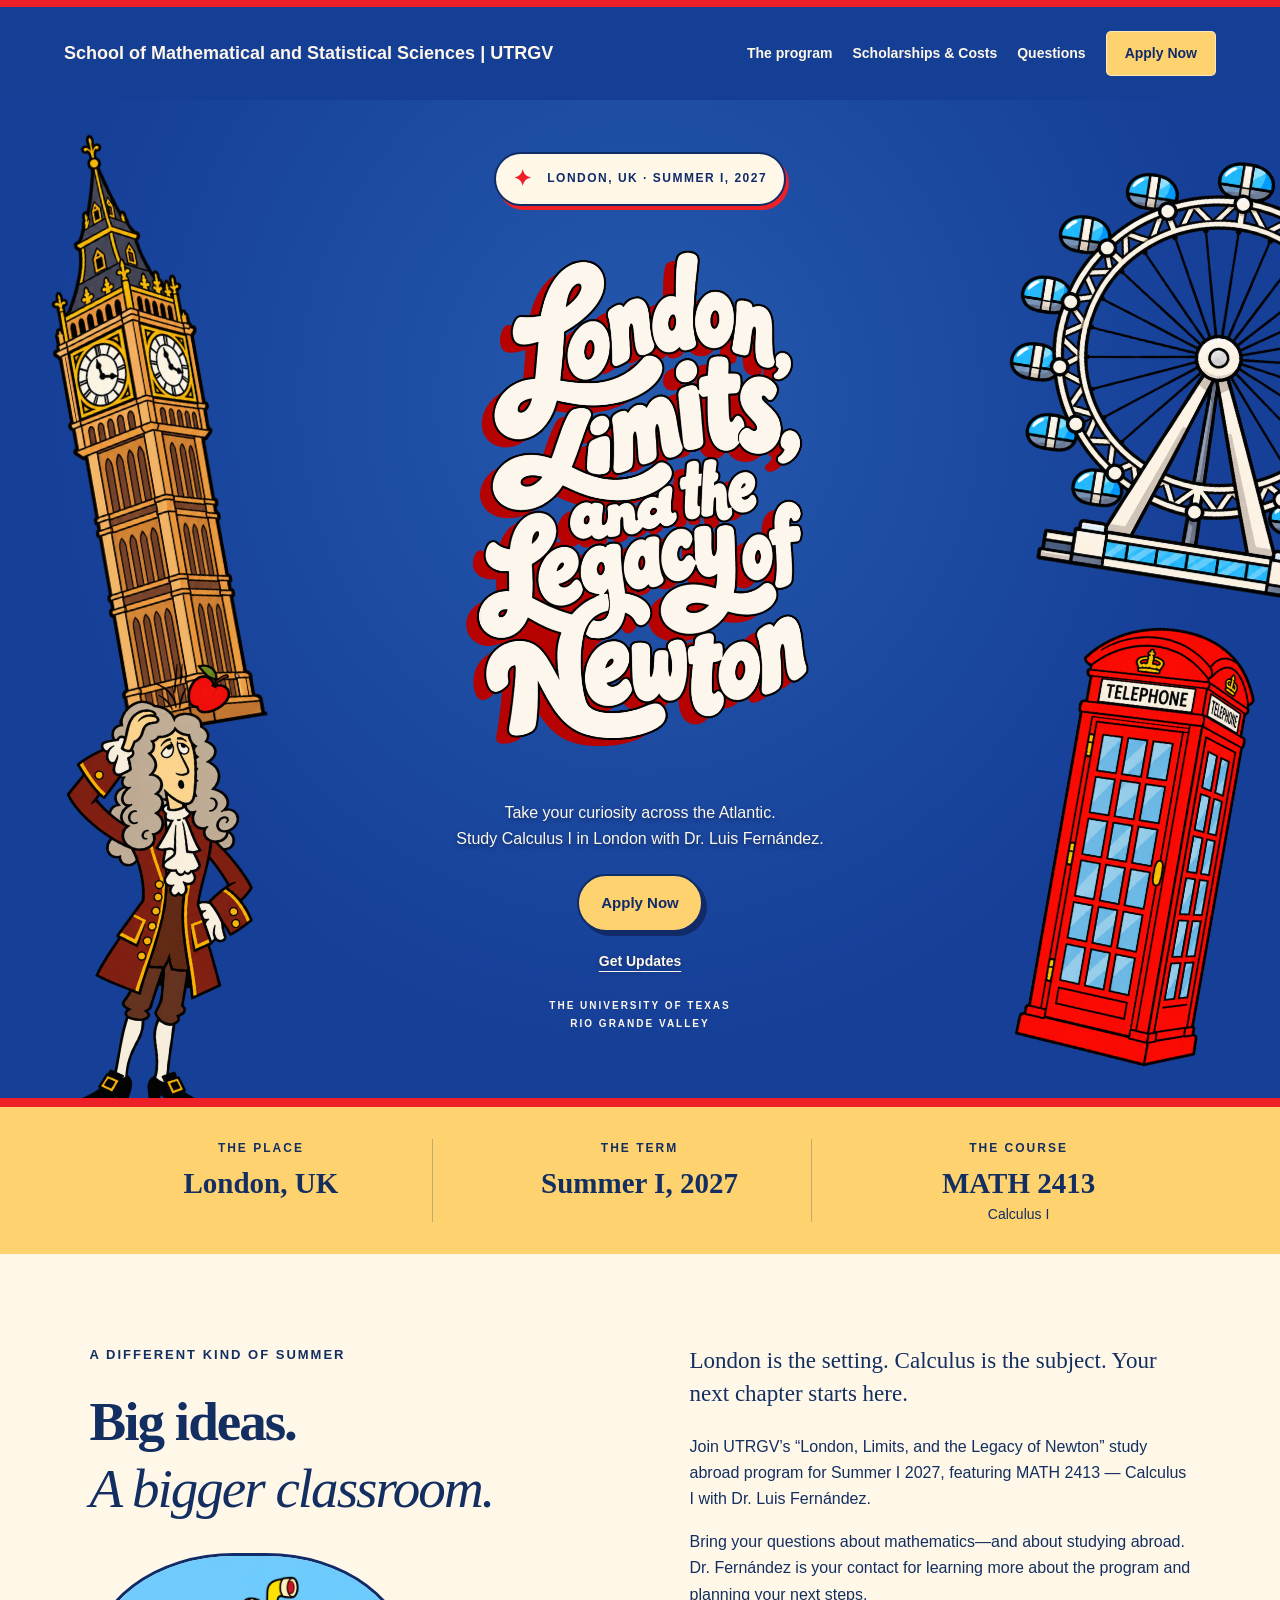
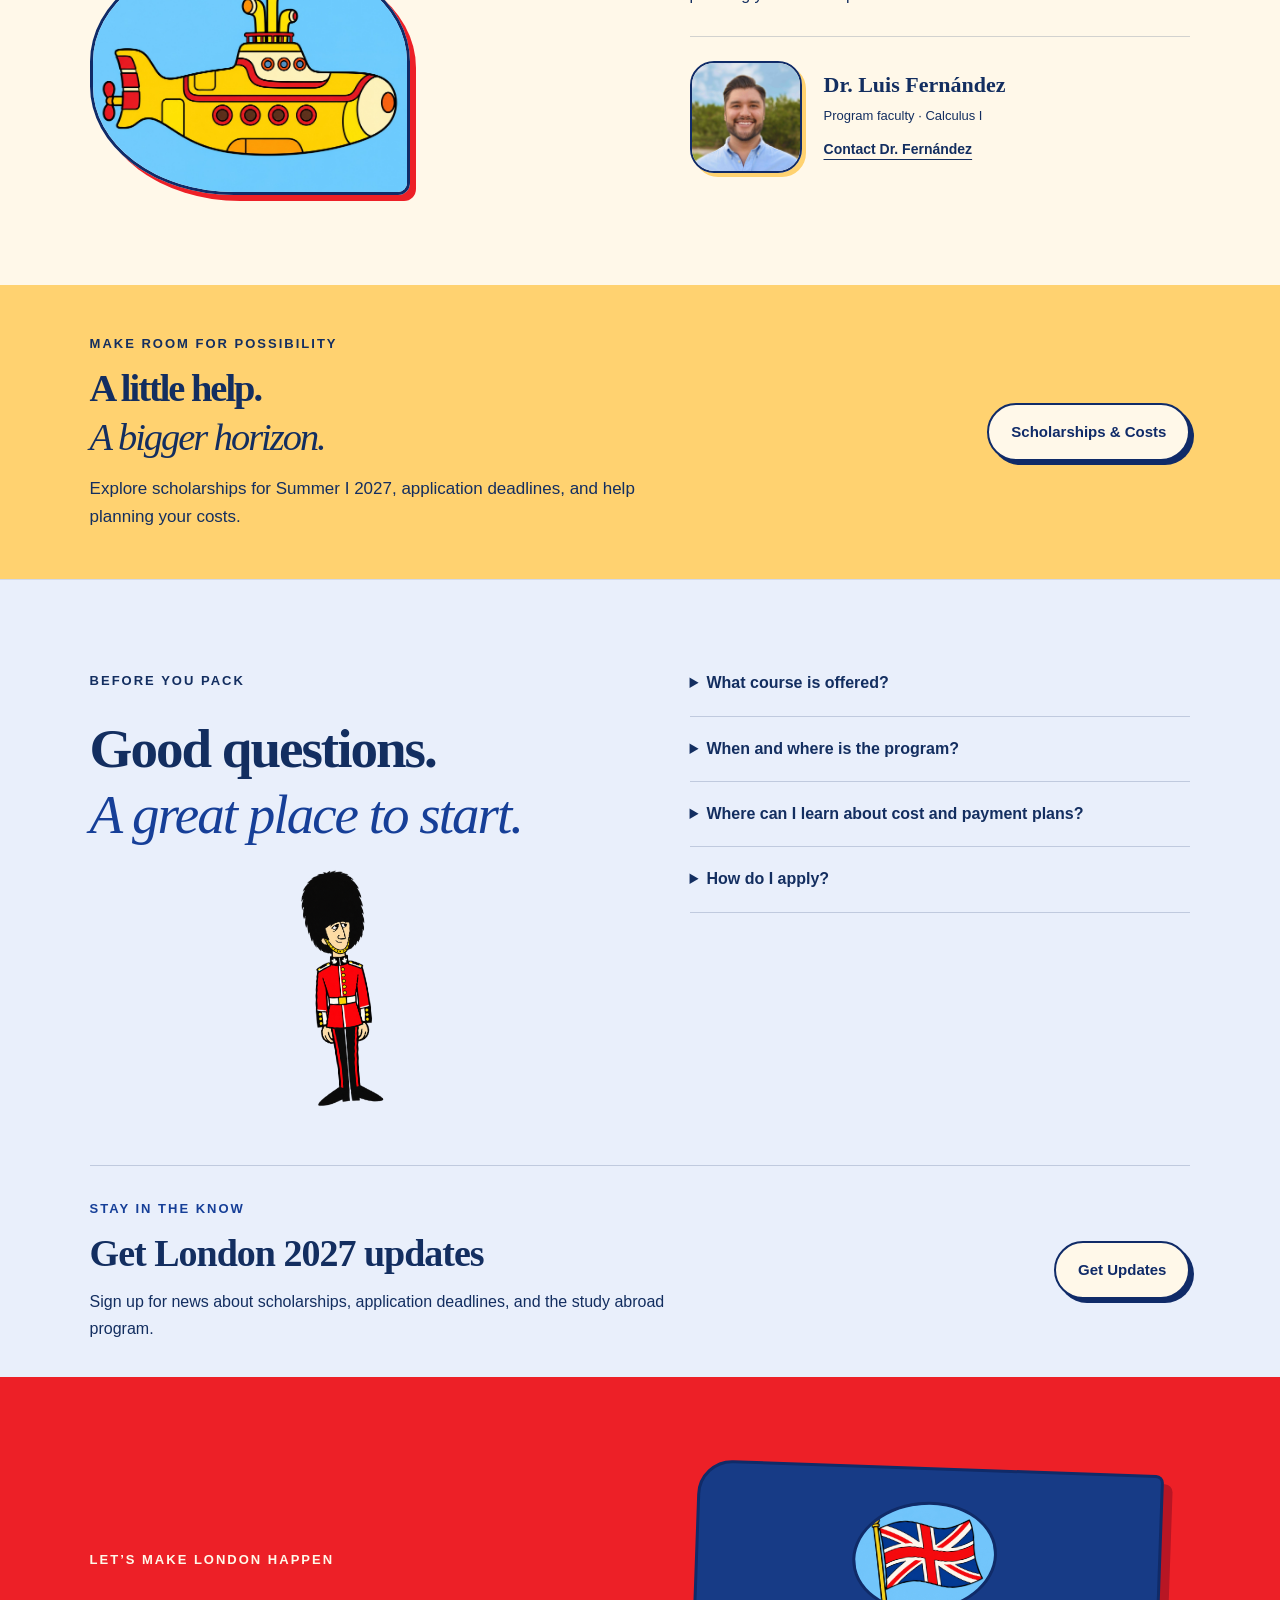
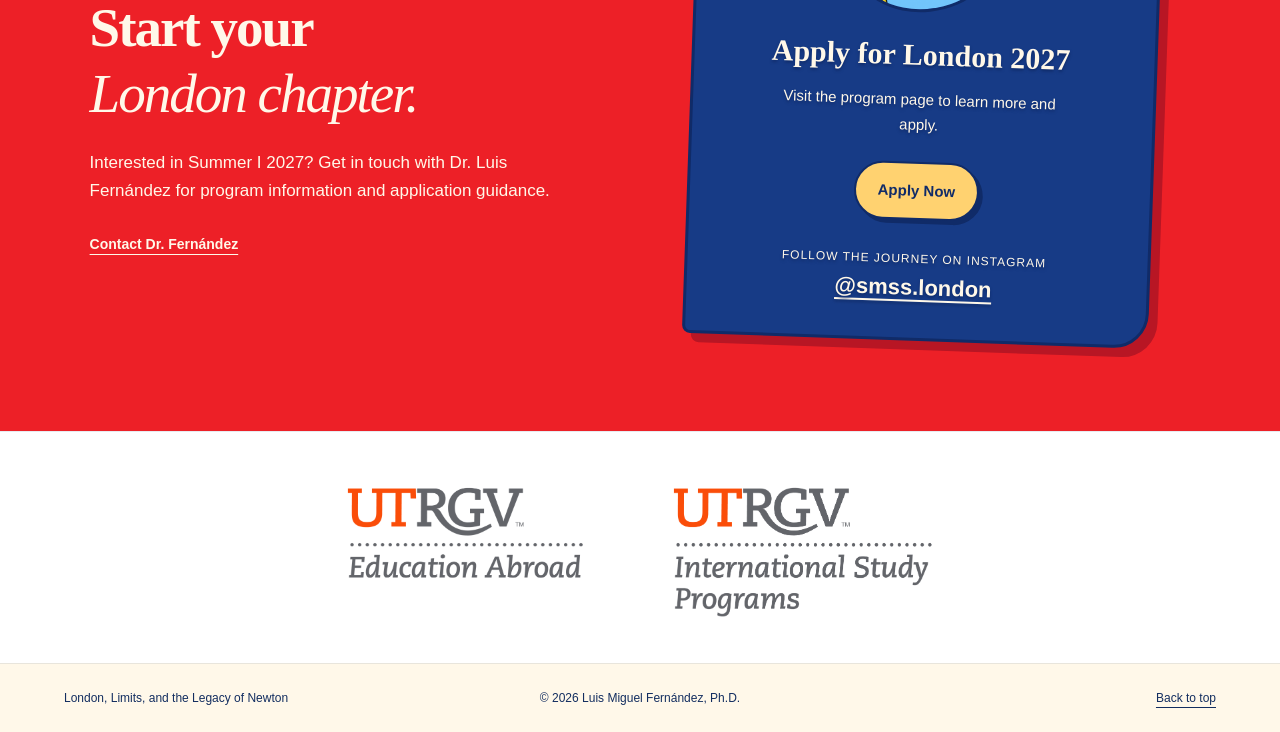
==== commit c66b0f67: "Display both UTRGV logos at the bottom of every page" ====
--- a/index.html
+++ b/index.html
@@ -6,9 +6,11 @@
   <meta name="theme-color" content="#163f98">
   <meta name="description" content="London, Limits, and the Legacy of Newton. Study abroad with UTRGV in London, UK during Summer I 2027. MATH 2413 — Calculus I with Dr. Luis Fernández.">
   <title>London, Limits, and the Legacy of Newton | Summer 2027</title>
-  <link rel="icon" href="data:image/svg+xml,%3Csvg xmlns='http://www.w3.org/2000/svg' viewBox='0 0 32 32'%3E%3Crect width='32' height='32' rx='6' fill='%23163f98'/%3E%3Ctext x='16' y='24' text-anchor='middle' font-family='Georgia' font-size='26' fill='%23ffd270'%3E∫%3C/text%3E%3C/svg%3E">
+  <link rel="icon" href="favicon.ico?v=big-ben-1" type="image/x-icon" sizes="16x16 32x32 48x48">
+  <link rel="icon" href="favicon.png?v=big-ben-1" type="image/png" sizes="32x32">
+  <link rel="apple-touch-icon" href="apple-touch-icon.png?v=big-ben-1" sizes="180x180">
   <link rel="preload" as="image" href="assets/program-logo.png">
-  <link rel="stylesheet" href="styles.css">
+  <link rel="stylesheet" href="styles.css?v=20261019-logos">
   <script>
     if ('scrollRestoration' in history) history.scrollRestoration = 'manual';
     window.addEventListener('pageshow', function () {
@@ -56,7 +58,7 @@
     <section class="questions section" id="questions" aria-labelledby="questions-title"><div><p class="eyebrow">BEFORE YOU PACK</p><h2 id="questions-title">Good questions.<br><em>A great place to start.</em></h2><img class="questions-guard" src="assets/guard.png" alt="" width="1082" height="1453" loading="lazy"></div><div class="faq">
       <details><summary>What course is offered?</summary><p>The program features MATH 2413 — Calculus I. Contact your academic advisor to discuss prerequisites and how the course fits your degree plan.</p></details>
       <details><summary>When and where is the program?</summary><p>London, UK, during Summer I 2027. Exact travel dates and additional program schedule details are TBA.</p></details>
-      <details><summary>Where can I learn about cost and payment plans?</summary><p>Contact the UTRGV Study Abroad Office at <a href="mailto:education.abroad@utrgv.edu">education.abroad@utrgv.edu</a> for questions about program costs, payment plans, and other financial matters.</p></details>
+      <details><summary>Where can I learn about cost and payment plans?</summary><p>Contact the Education Abroad office at <a href="mailto:education.abroad@utrgv.edu">education.abroad@utrgv.edu</a> for questions about program costs, payment plans, and other financial matters.</p></details>
       <details><summary>How do I apply?</summary><p><a href="https://utrgv.via-trm.com/program_brochure/39034" target="_blank" rel="noopener">Apply Now</a> through the official program application page.</p></details>
     </div>
     <section class="newsletter" id="updates" aria-labelledby="updates-title">
@@ -67,6 +69,10 @@
     <section class="apply section" id="apply" aria-labelledby="apply-title"><div><p class="eyebrow">LET’S MAKE LONDON HAPPEN</p><h2 id="apply-title">Start your<br><em>London chapter.</em></h2><p>Interested in Summer I 2027? Get in touch with Dr. Luis Fernández for program information and application guidance.</p><a class="text-link" href="mailto:luis.fernandez01@utrgv.edu?subject=London%20Summer%202027%20Study%20Abroad&body=Hello%20Dr.%20Fern%C3%A1ndez%2C%0A%0AI%20am%20interested%20in%20the%20London%20Summer%20I%202027%20study%20abroad%20program.%20Could%20you%20share%20more%20information%20and%20the%20application%20steps%3F%0A%0AThank%20you!">Contact Dr. Fernández</a></div><aside class="apply-card"><img class="card-flag" src="assets/flag.jpeg" alt="Illustrated Union Jack" width="1448" height="1086" loading="lazy"><h3>Apply for London 2027</h3><p>Visit the program page to learn more and apply.</p><a class="button gold" href="https://utrgv.via-trm.com/program_brochure/39034" target="_blank" rel="noopener">Apply Now</a><p class="social-note">Follow the journey on Instagram</p><a class="social" href="https://www.instagram.com/smss.london/" target="_blank" rel="noopener">@smss.london</a></aside></section>
 
   </main>
+  <div class="institutional-logos" role="group" aria-label="UTRGV education abroad offices">
+    <img class="education-abroad" src="assets/utrgv-education-abroad.png" alt="UTRGV Education Abroad" width="1740" height="901" loading="lazy">
+    <img class="international-study" src="assets/utrgv-international-study-programs.png" alt="UTRGV International Study Programs" width="1890" height="1051" loading="lazy">
+  </div>
   <footer><p class="footer-title">London, Limits, and the Legacy of Newton</p><p class="copyright">© 2026 Luis Miguel Fernández, Ph.D.</p><a href="#home">Back to top</a></footer>
 </body>
 </html>
--- a/styles.css
+++ b/styles.css
@@ -120,3 +120,10 @@
 .costs-section{display:grid;grid-template-columns:1.2fr 1fr;gap:60px}.costs-section a{overflow-wrap:anywhere}.funding-next{padding:30px;background:var(--blue);color:var(--cream);border-radius:24px}.funding-source{font-size:12px;padding:0 7% 30px;margin:0;max-width:1000px}
 @media(max-width:900px){.header .brand{max-width:none}.header nav{width:100%;justify-content:flex-start}.events-grid{grid-template-columns:1fr}.costs-section{gap:30px}}
 @media(max-width:640px){.header .brand{max-width:none}.header nav{gap:14px;font-size:12px}.header nav a:not(.nav-cta){display:block}.funding-teaser{align-items:flex-start;flex-direction:column}.funding-grid,.costs-section{grid-template-columns:1fr}.funding-card{padding:24px}.funding-content,.funding-events{padding:45px 7%}.funding-hero{padding:35px 7% 45px}.funding-hero .eyebrow{font-size:10px}}
+
+/* Original institutional logos, with matching scale and preserved clear space. */
+.institutional-logos{display:flex;justify-content:center;align-items:flex-start;gap:36px;padding:28px 5%;background:#fff;border-top:1px solid #132e6018}
+.institutional-logos img{display:block;height:auto;object-fit:contain;max-width:100%}
+.institutional-logos .education-abroad{width:290px}
+.institutional-logos .international-study{width:315px}
+@media(max-width:700px){.institutional-logos{flex-direction:column;align-items:center;gap:8px;padding:24px 5%}}
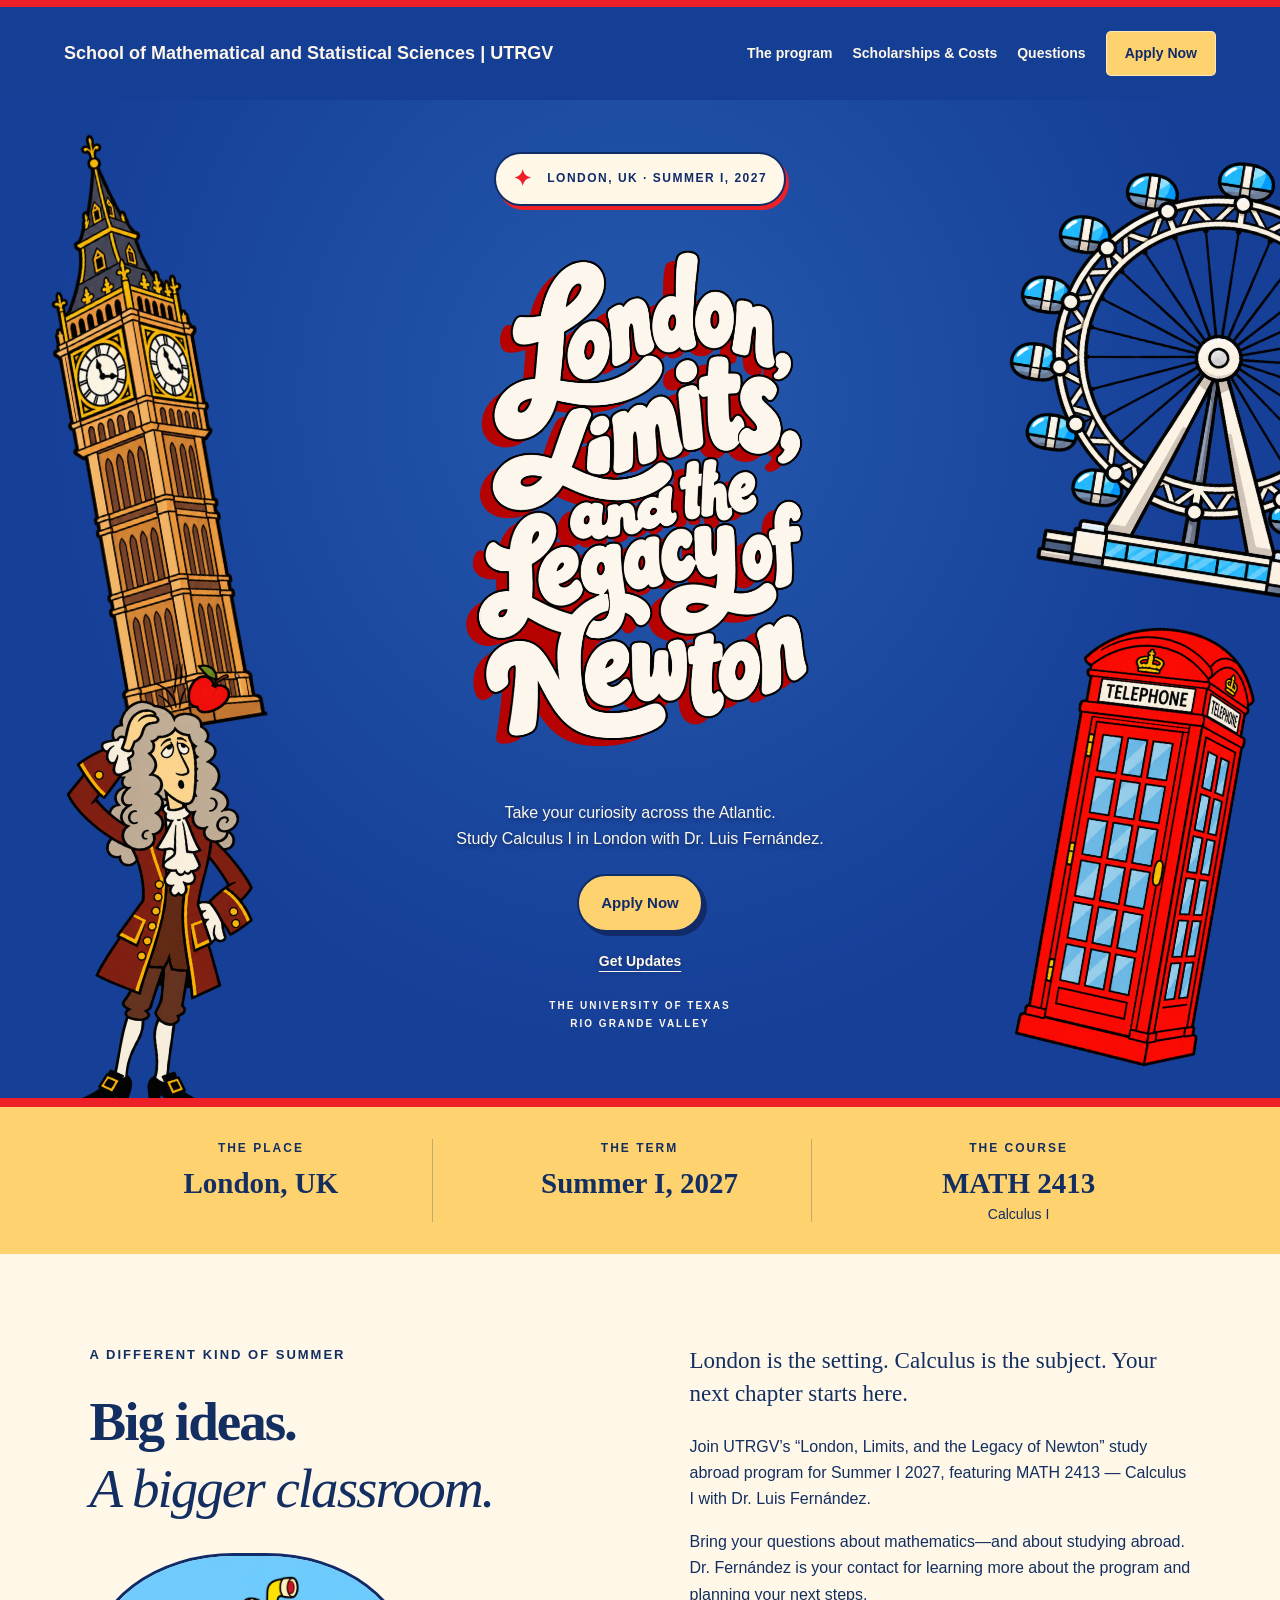
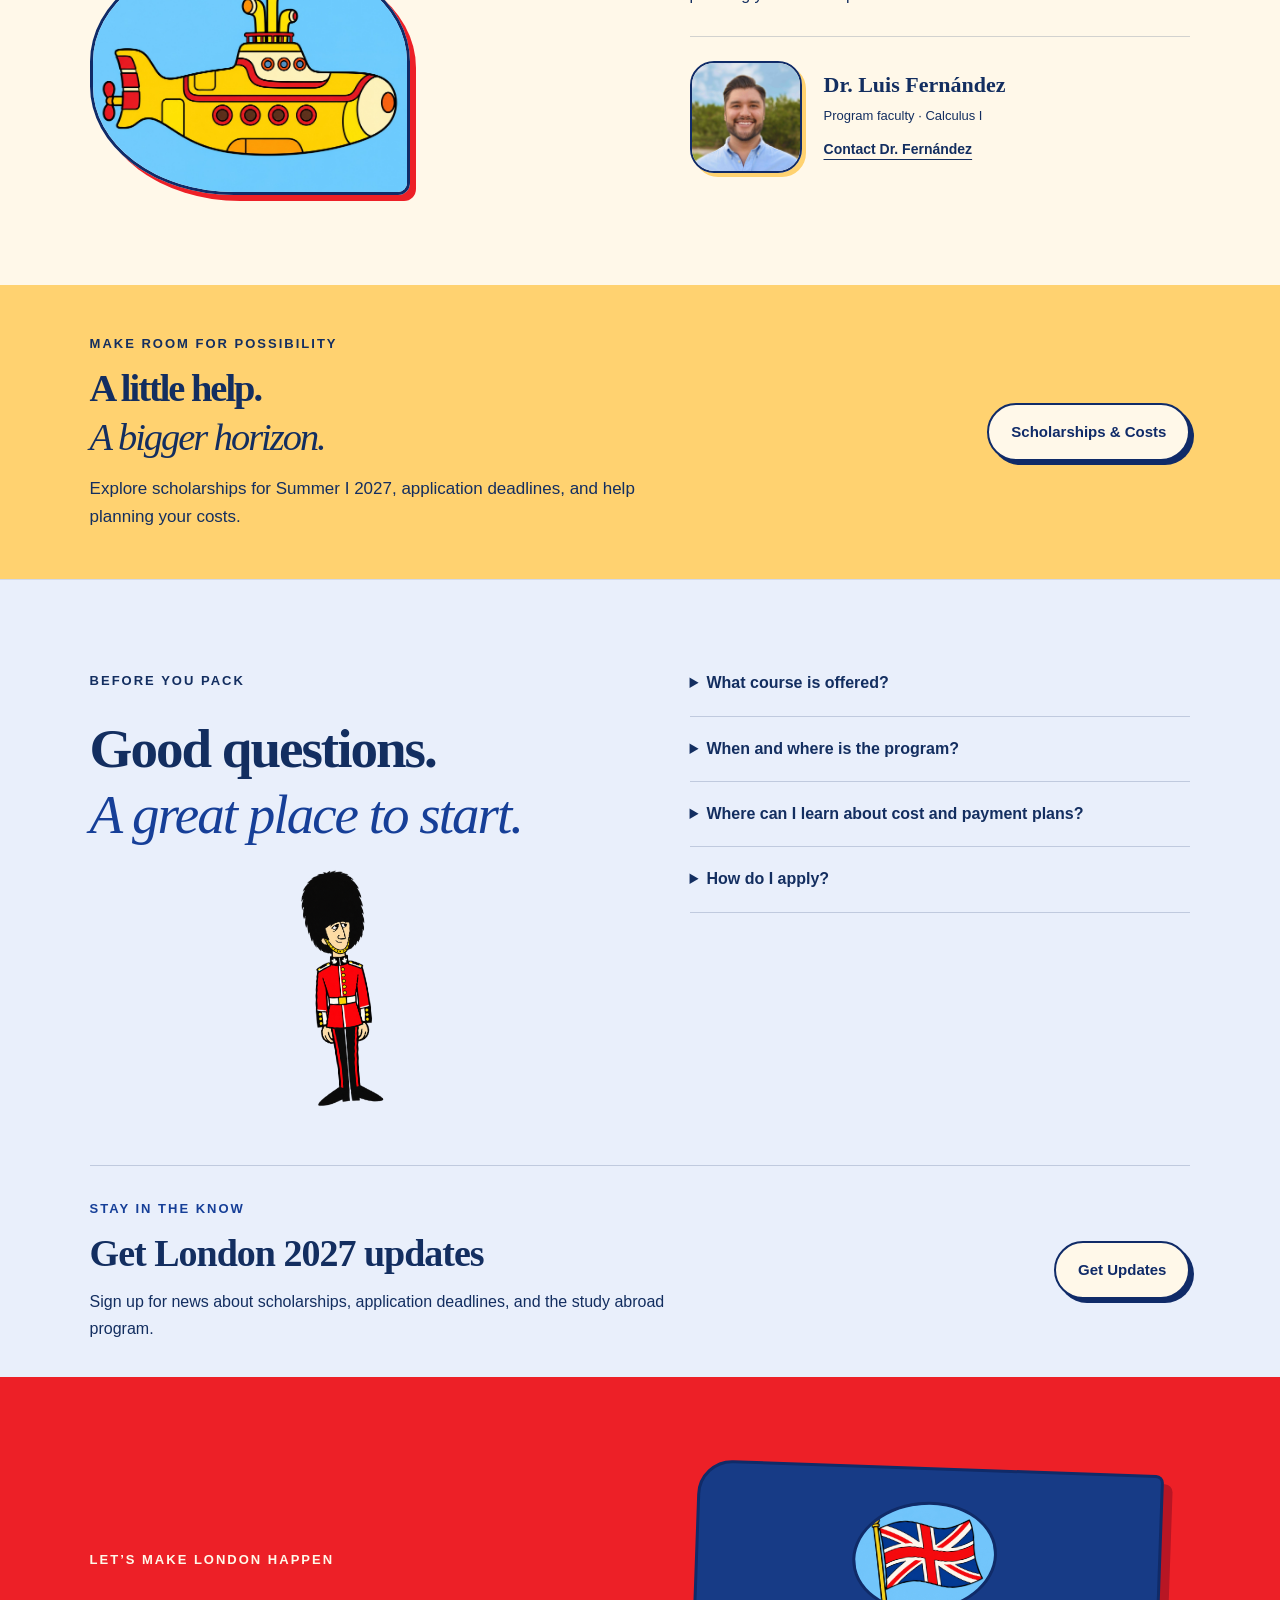
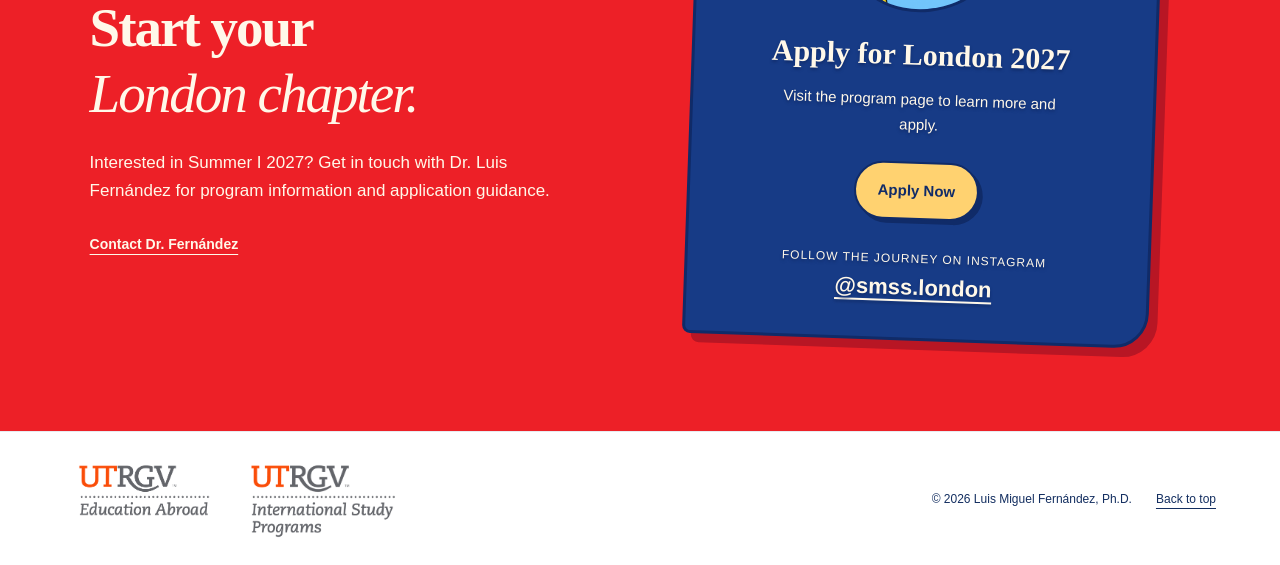
==== commit b9234162: "Integrate smaller logos into a compact footer" ====
--- a/index.html
+++ b/index.html
@@ -10,7 +10,7 @@
   <link rel="icon" href="favicon.png?v=big-ben-1" type="image/png" sizes="32x32">
   <link rel="apple-touch-icon" href="apple-touch-icon.png?v=big-ben-1" sizes="180x180">
   <link rel="preload" as="image" href="assets/program-logo.png">
-  <link rel="stylesheet" href="styles.css?v=20261019-logos">
+  <link rel="stylesheet" href="styles.css?v=20261019-compact-footer">
   <script>
     if ('scrollRestoration' in history) history.scrollRestoration = 'manual';
     window.addEventListener('pageshow', function () {
@@ -69,10 +69,12 @@
     <section class="apply section" id="apply" aria-labelledby="apply-title"><div><p class="eyebrow">LET’S MAKE LONDON HAPPEN</p><h2 id="apply-title">Start your<br><em>London chapter.</em></h2><p>Interested in Summer I 2027? Get in touch with Dr. Luis Fernández for program information and application guidance.</p><a class="text-link" href="mailto:luis.fernandez01@utrgv.edu?subject=London%20Summer%202027%20Study%20Abroad&body=Hello%20Dr.%20Fern%C3%A1ndez%2C%0A%0AI%20am%20interested%20in%20the%20London%20Summer%20I%202027%20study%20abroad%20program.%20Could%20you%20share%20more%20information%20and%20the%20application%20steps%3F%0A%0AThank%20you!">Contact Dr. Fernández</a></div><aside class="apply-card"><img class="card-flag" src="assets/flag.jpeg" alt="Illustrated Union Jack" width="1448" height="1086" loading="lazy"><h3>Apply for London 2027</h3><p>Visit the program page to learn more and apply.</p><a class="button gold" href="https://utrgv.via-trm.com/program_brochure/39034" target="_blank" rel="noopener">Apply Now</a><p class="social-note">Follow the journey on Instagram</p><a class="social" href="https://www.instagram.com/smss.london/" target="_blank" rel="noopener">@smss.london</a></aside></section>
 
   </main>
+  <footer class="site-footer">
   <div class="institutional-logos" role="group" aria-label="UTRGV education abroad offices">
     <img class="education-abroad" src="assets/utrgv-education-abroad.png" alt="UTRGV Education Abroad" width="1740" height="901" loading="lazy">
     <img class="international-study" src="assets/utrgv-international-study-programs.png" alt="UTRGV International Study Programs" width="1890" height="1051" loading="lazy">
   </div>
-  <footer><p class="footer-title">London, Limits, and the Legacy of Newton</p><p class="copyright">© 2026 Luis Miguel Fernández, Ph.D.</p><a href="#home">Back to top</a></footer>
+    <div class="footer-meta"><p class="copyright">© 2026 Luis Miguel Fernández, Ph.D.</p><a href="#home">Back to top</a></div>
+  </footer>
 </body>
 </html>
--- a/styles.css
+++ b/styles.css
@@ -121,9 +121,13 @@
 @media(max-width:900px){.header .brand{max-width:none}.header nav{width:100%;justify-content:flex-start}.events-grid{grid-template-columns:1fr}.costs-section{gap:30px}}
 @media(max-width:640px){.header .brand{max-width:none}.header nav{gap:14px;font-size:12px}.header nav a:not(.nav-cta){display:block}.funding-teaser{align-items:flex-start;flex-direction:column}.funding-grid,.costs-section{grid-template-columns:1fr}.funding-card{padding:24px}.funding-content,.funding-events{padding:45px 7%}.funding-hero{padding:35px 7% 45px}.funding-hero .eyebrow{font-size:10px}}
 
-/* Original institutional logos, with matching scale and preserved clear space. */
-.institutional-logos{display:flex;justify-content:center;align-items:flex-start;gap:36px;padding:28px 5%;background:#fff;border-top:1px solid #132e6018}
-.institutional-logos img{display:block;height:auto;object-fit:contain;max-width:100%}
-.institutional-logos .education-abroad{width:290px}
-.institutional-logos .international-study{width:315px}
-@media(max-width:700px){.institutional-logos{flex-direction:column;align-items:center;gap:8px;padding:24px 5%}}
+/* Compact institutional signatures share the footer's white background. */
+footer.site-footer{display:flex;justify-content:space-between;align-items:center;gap:24px;padding:18px 5%;background:#fff;border-top:1px solid #132e6018}
+.site-footer .institutional-logos{display:flex;align-items:flex-start;gap:12px;flex:0 1 347px;min-width:0}
+.institutional-logos img{display:block;height:auto;object-fit:contain;min-width:0;max-width:100%}
+.institutional-logos .education-abroad{width:160px;flex:0 1 160px}
+.institutional-logos .international-study{width:175px;flex:0 1 175px}
+.site-footer .footer-meta{display:flex;align-items:center;justify-content:flex-end;gap:24px;font-size:12px}
+.site-footer .copyright{margin:0;width:auto;white-space:normal;font-size:12px;text-align:right}
+.footer-meta a{white-space:nowrap}
+@media(max-width:700px){footer.site-footer{flex-direction:column;gap:12px;padding:16px 5%}.site-footer .institutional-logos{flex:none;width:100%;max-width:347px}.site-footer .footer-meta{width:100%;justify-content:center;gap:16px;font-size:11px}.site-footer .copyright{font-size:11px;text-align:center}}
